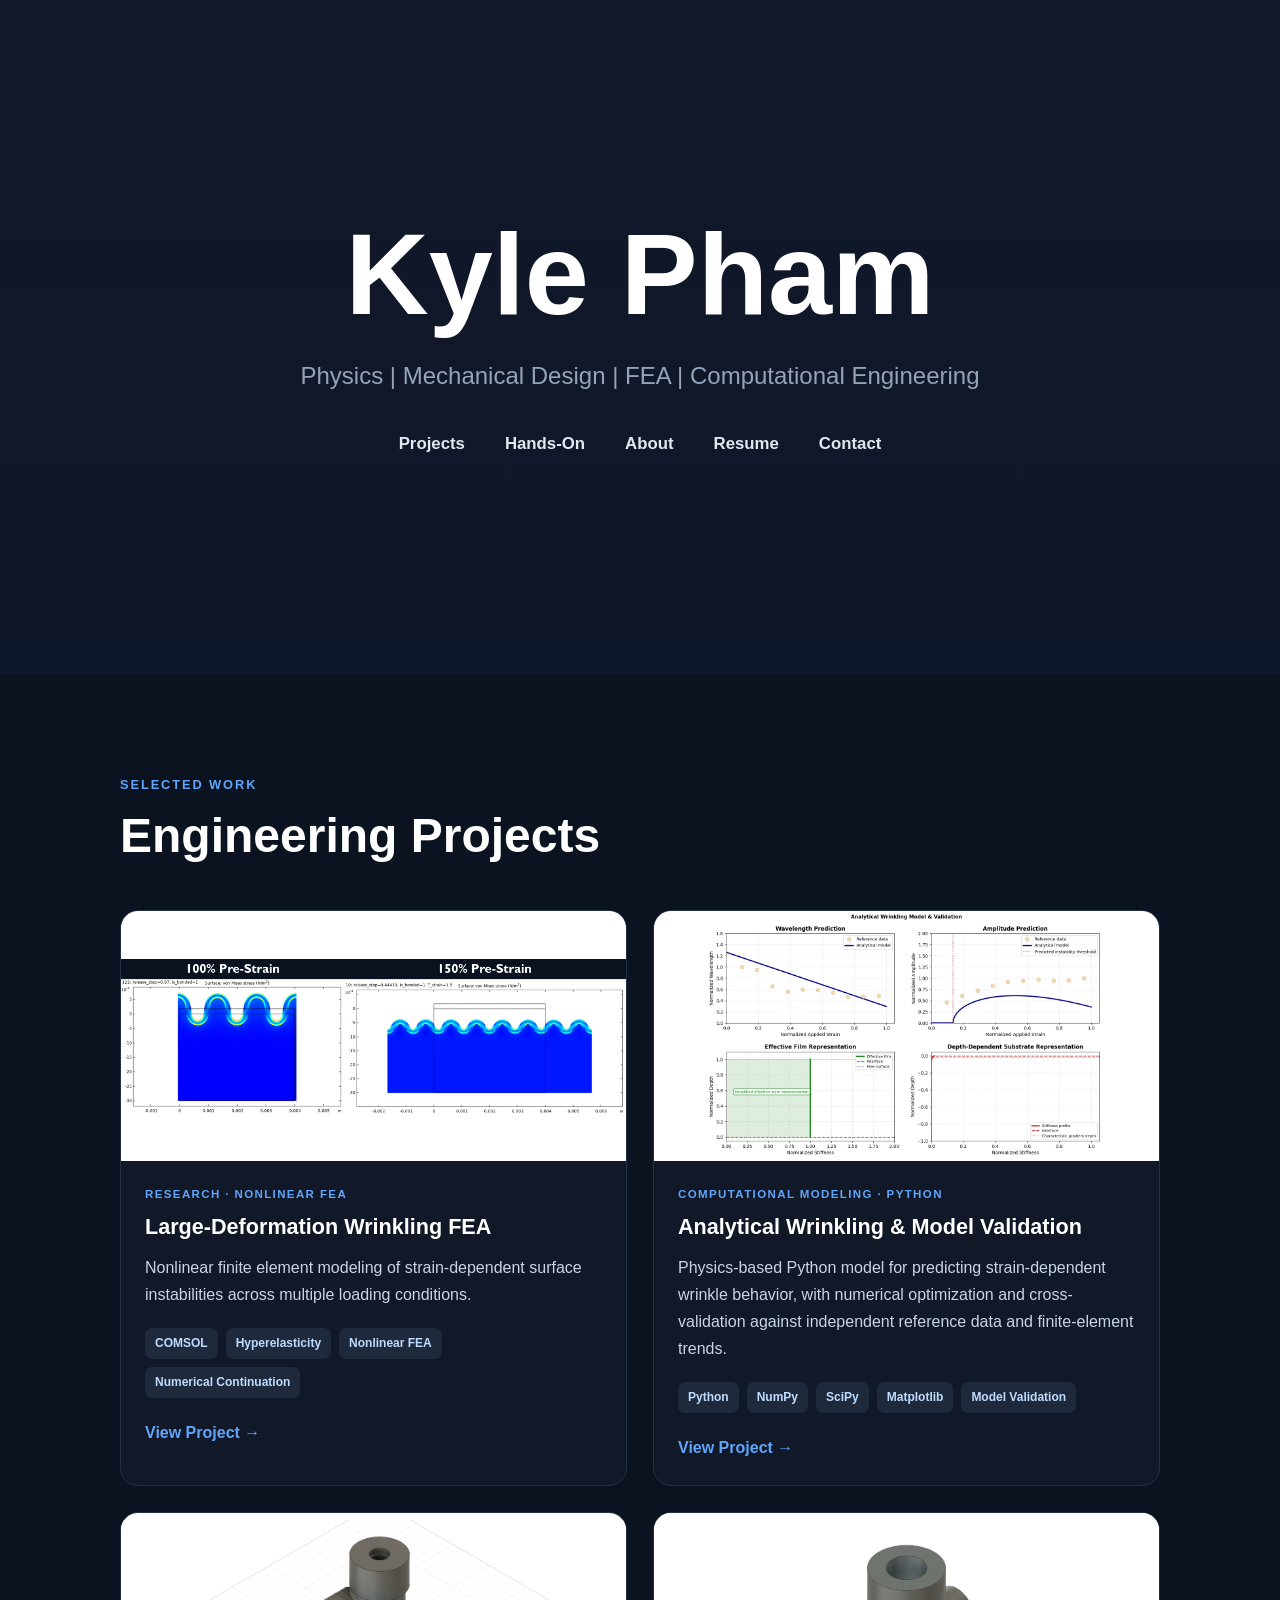
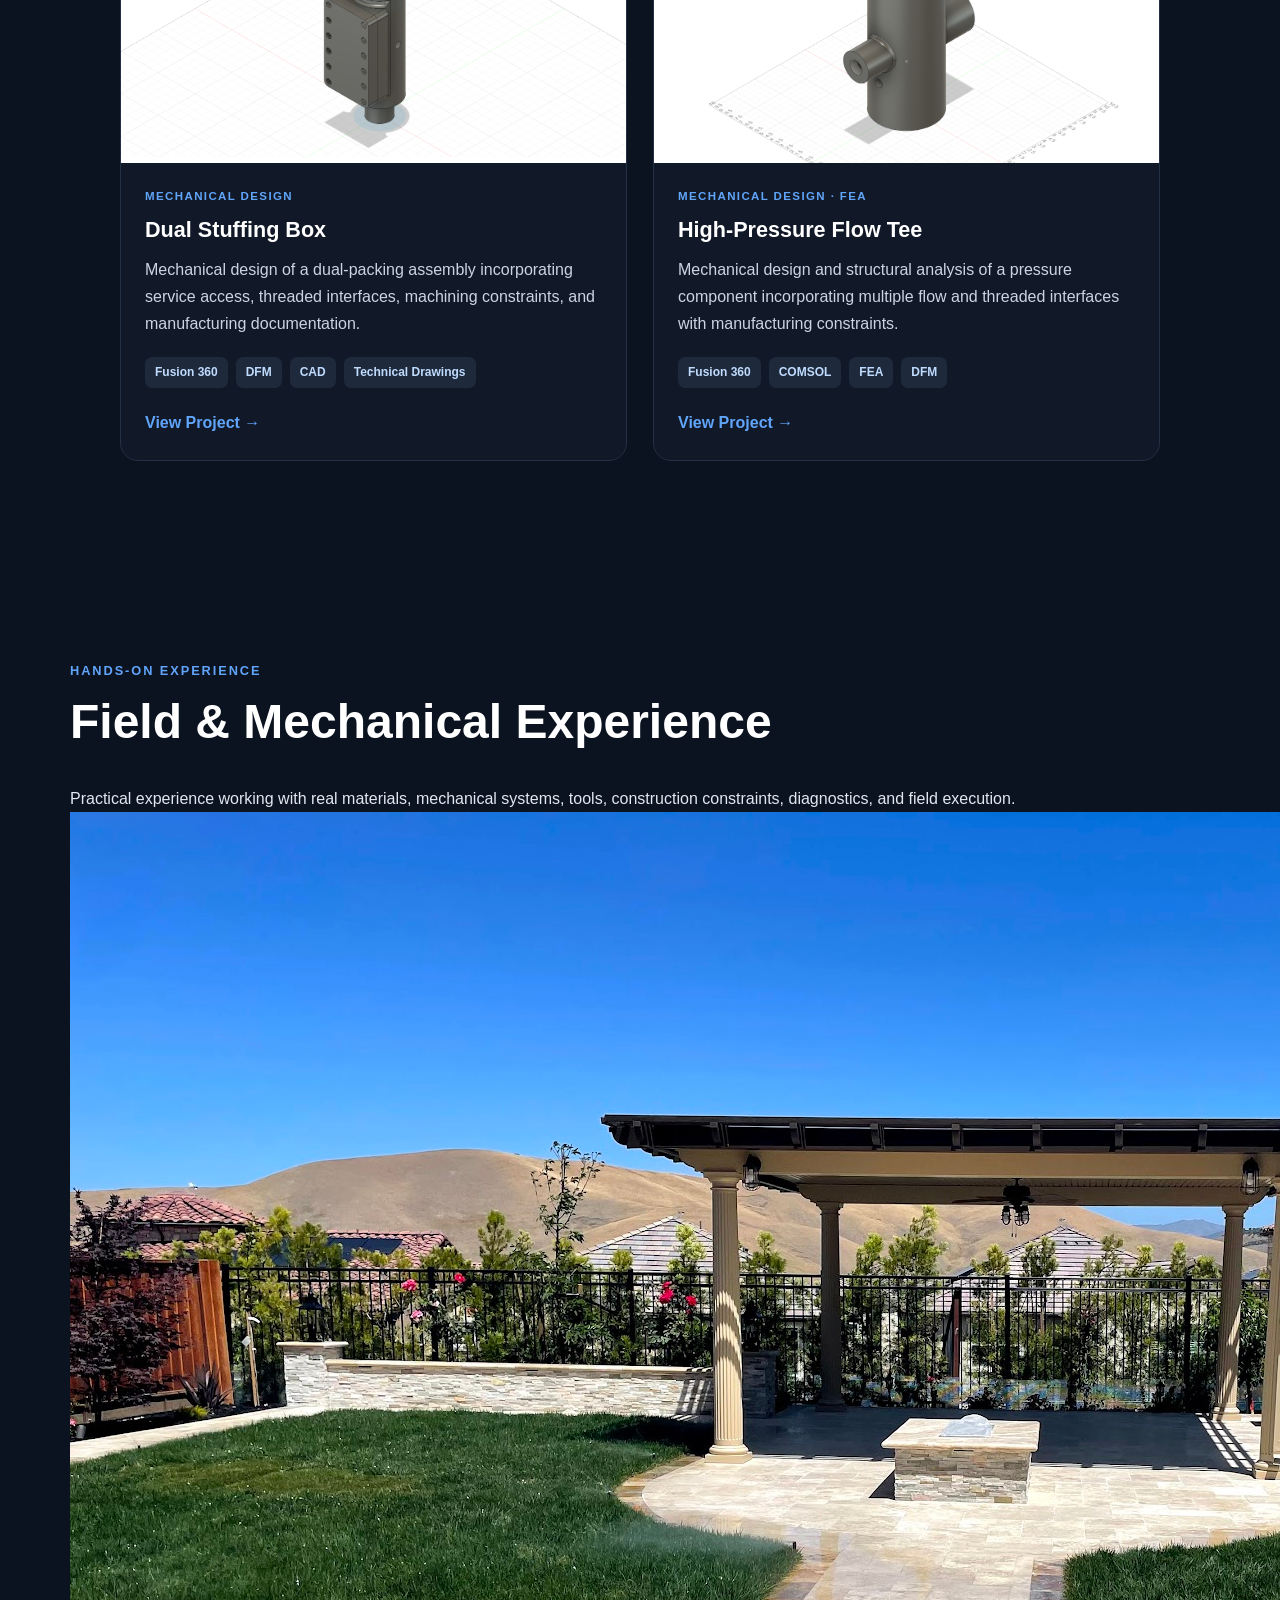
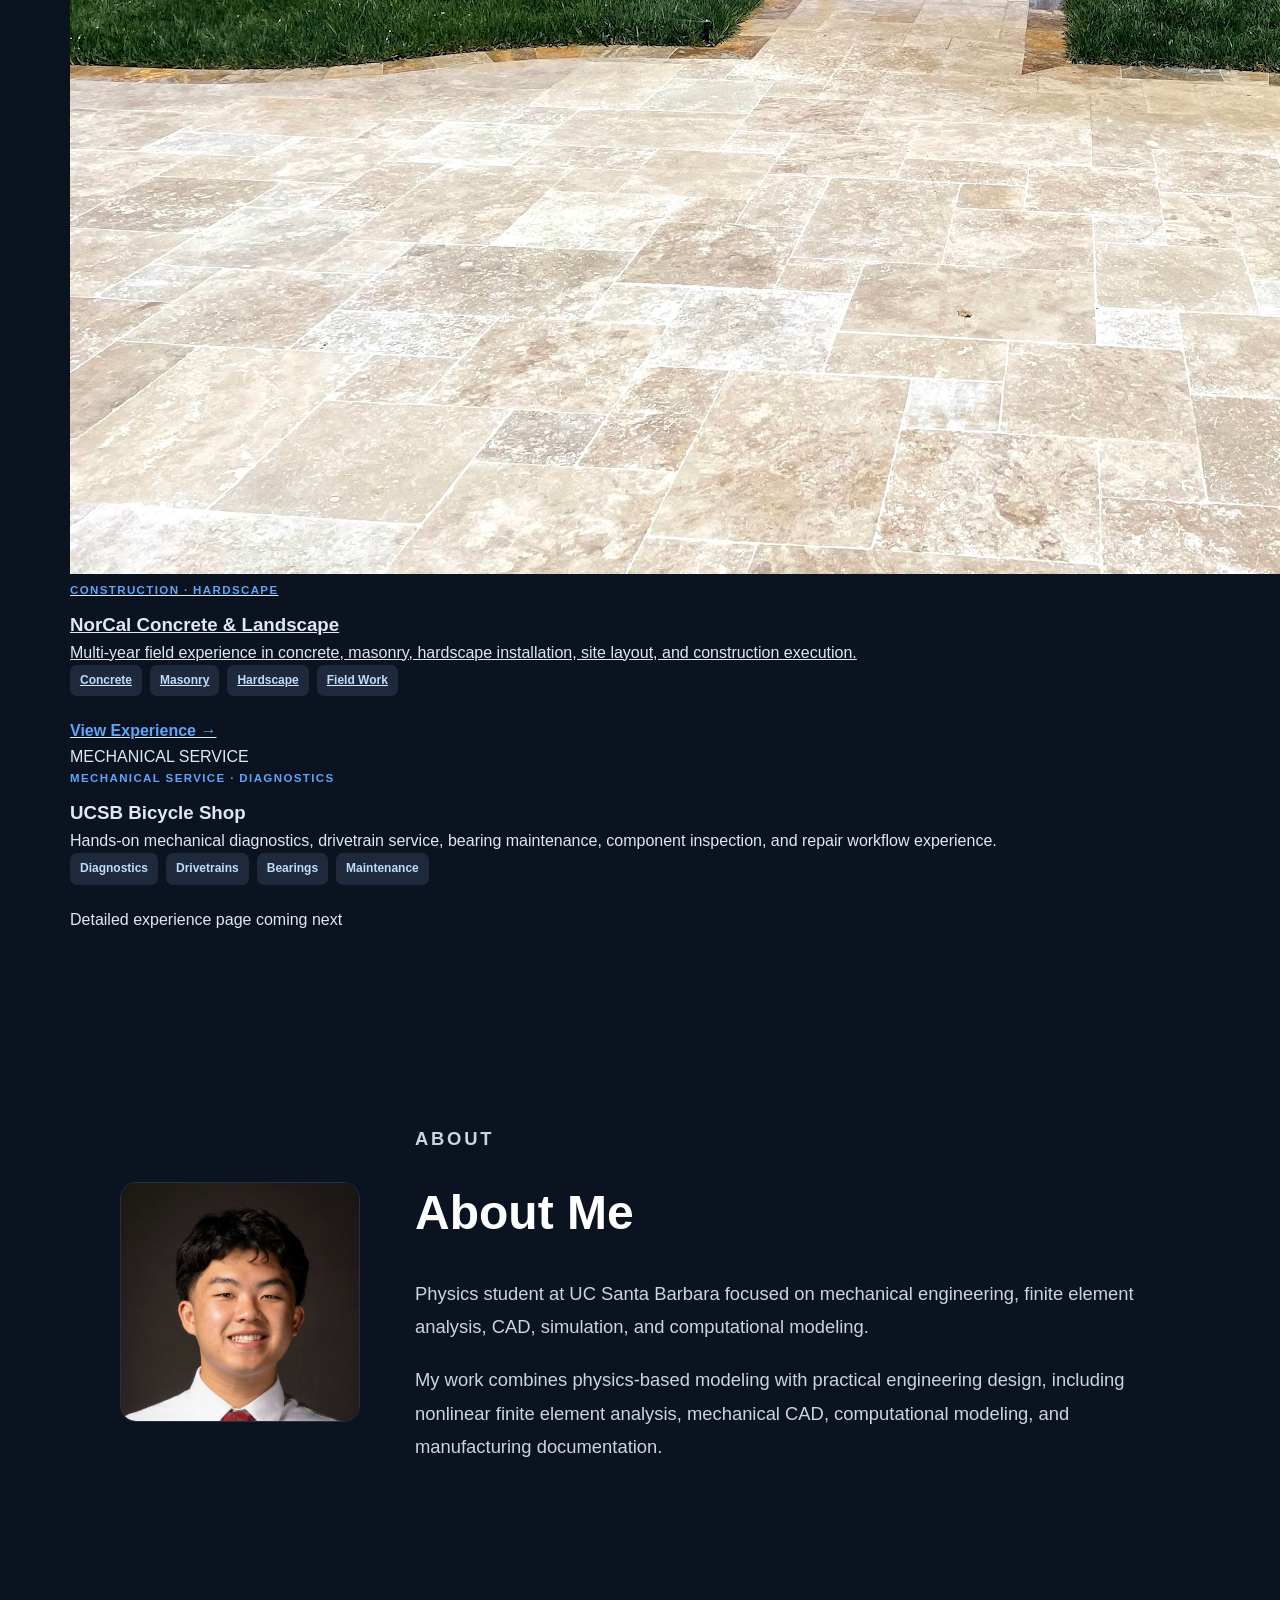
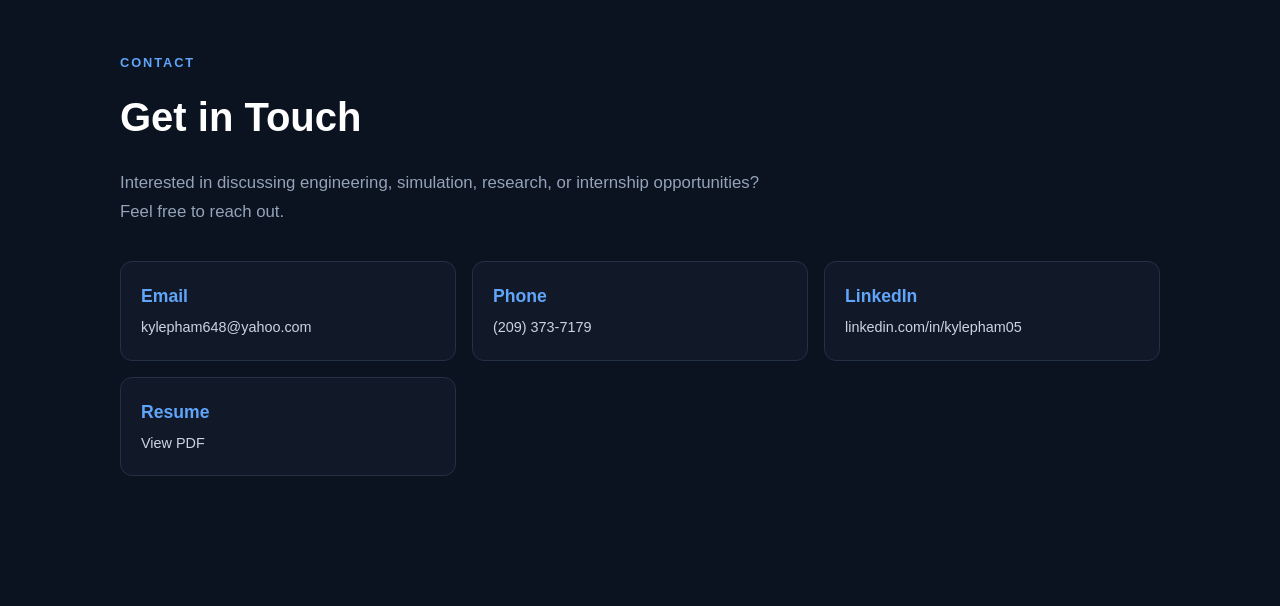
==== index.html @ ae725904 "Update stylesheet version in index.html" ====
<!DOCTYPE html>
<html lang="en">
<head>
  <meta charset="UTF-8">
  <meta name="viewport" content="width=device-width, initial-scale=1.0">
  <title>Kyle Pham | Engineering Portfolio</title>
  <link rel="stylesheet" href="./style.css?v=9">
</head>

<body>

  <header>
    <h1>Kyle Pham</h1>
    <p>Physics | Mechanical Design | FEA | Computational Engineering</p>

    <nav>
      <a href="#projects">Projects</a>
      <a href="#hands-on">Hands-On</a>
      <a href="#about">About</a>
    
      <a
        href="assets/docs/Kyle_Pham_Resume.pdf"
        target="_blank"
        rel="noopener noreferrer"
      >
        Resume
      </a>
    
      <a href="#contact">Contact</a>
    </nav>
  </header>

  <main>

  <!-- PROJECTS -->
  <section id="projects" class="section">

    <p class="section-label">SELECTED WORK</p>
    <h2>Engineering Projects</h2>

    <div class="project-grid">

      <!-- RESEARCH -->
      <a href="projects/research.html" class="project-card">

        <div class="project-image">
          <img
            src="assets/images/research-comsol.png"
            alt="Nonlinear finite element wrinkling simulations"
          >
        </div>

        <div class="project-content">

          <p class="project-type">RESEARCH · NONLINEAR FEA</p>

          <h3>Large-Deformation Wrinkling FEA</h3>

          <p>
            Nonlinear finite element modeling of strain-dependent surface
            instabilities across multiple loading conditions.
          </p>

          <div class="tags">
            <span>COMSOL</span>
            <span>Hyperelasticity</span>
            <span>Nonlinear FEA</span>
            <span>Numerical Continuation</span>
          </div>

          <p class="view-project">View Project →</p>

        </div>

      </a>


      <!-- ANALYTICAL WRINKLING MODEL -->
      <a href="projects/wrinkling-model.html" class="project-card">

        <div class="project-image">
          <img
            src="assets/images/wrinkling-model.png"
            alt="Python analytical wrinkling model and validation"
          >
        </div>

        <div class="project-content">

          <p class="project-type">
            COMPUTATIONAL MODELING · PYTHON
          </p>

          <h3>Analytical Wrinkling & Model Validation</h3>

          <p>
            Physics-based Python model for predicting strain-dependent wrinkle behavior,
            with numerical optimization and cross-validation against independent
            reference data and finite-element trends.
          </p>
          <div class="tags">
            <span>Python</span>
            <span>NumPy</span>
            <span>SciPy</span>
            <span>Matplotlib</span>
            <span>Model Validation</span>
          </div>

          <p class="view-project">View Project →</p>

        </div>

      </a>


      <!-- DUAL STUFFING BOX -->
      <a href="projects/dual-stuffing-box.html" class="project-card">

        <div class="project-image">
          <img
            src="assets/images/dual-stuffing-box.png"
            alt="Dual stuffing box mechanical CAD model"
          >
        </div>

        <div class="project-content">

          <p class="project-type">MECHANICAL DESIGN</p>

          <h3>Dual Stuffing Box</h3>

          <p>
            Mechanical design of a dual-packing assembly incorporating
            service access, threaded interfaces, machining constraints,
            and manufacturing documentation.
          </p>

          <div class="tags">
            <span>Fusion 360</span>
            <span>DFM</span>
            <span>CAD</span>
            <span>Technical Drawings</span>
          </div>

          <p class="view-project">View Project →</p>

        </div>

      </a>


      <!-- FLOW TEE -->
      <a href="projects/flow-tee.html" class="project-card">

        <div class="project-image">
          <img
            src="assets/images/flow-tee.png"
            alt="Flow tee mechanical CAD model"
          >
        </div>

        <div class="project-content">

          <p class="project-type">MECHANICAL DESIGN · FEA</p>

          <h3>High-Pressure Flow Tee</h3>

          <p>
            Mechanical design and structural analysis of a pressure
            component incorporating multiple flow and threaded interfaces
            with manufacturing constraints.
          </p>

          <div class="tags">
            <span>Fusion 360</span>
            <span>COMSOL</span>
            <span>FEA</span>
            <span>DFM</span>
          </div>

          <p class="view-project">View Project →</p>

        </div>

      </a>

    </div>

  </section>

    <!-- ========================================
       HANDS-ON EXPERIENCE
  ========================================= -->

  <section id="hands-on" class="section">

    <p class="section-label">
      HANDS-ON EXPERIENCE
    </p>

    <h2>
      Field & Mechanical Experience
    </h2>

    <p class="experience-intro">
      Practical experience working with real materials, mechanical systems,
      tools, construction constraints, diagnostics, and field execution.
    </p>


    <div class="experience-grid">


      <!-- NORCAL CONCRETE -->
      <a
        href="projects/norcal-concrete.html"
        class="experience-card"
      >

        <div class="experience-image">

          <img
            src="assets/images/norcal-patio.jpg"
            alt="Completed concrete and hardscape project"
          >

        </div>


        <div class="experience-content">

          <p class="project-type">
            CONSTRUCTION · HARDSCAPE
          </p>

          <h3>
            NorCal Concrete & Landscape
          </h3>

          <p>
            Multi-year field experience in concrete, masonry,
            hardscape installation, site layout, and construction execution.
          </p>

          <div class="tags">
            <span>Concrete</span>
            <span>Masonry</span>
            <span>Hardscape</span>
            <span>Field Work</span>
          </div>

          <p class="view-project">
            View Experience →
          </p>

        </div>

      </a>


      <!-- UCSB BICYCLE SHOP -->
      <div class="experience-card experience-card-static">

        <div class="experience-placeholder">

          <span>
            MECHANICAL SERVICE
          </span>

        </div>


        <div class="experience-content">

          <p class="project-type">
            MECHANICAL SERVICE · DIAGNOSTICS
          </p>

          <h3>
            UCSB Bicycle Shop
          </h3>

          <p>
            Hands-on mechanical diagnostics, drivetrain service,
            bearing maintenance, component inspection, and repair
            workflow experience.
          </p>

          <div class="tags">
            <span>Diagnostics</span>
            <span>Drivetrains</span>
            <span>Bearings</span>
            <span>Maintenance</span>
          </div>

          <p class="experience-coming">
            Detailed experience page coming next
          </p>

        </div>

      </div>


    </div>

  </section>

  <!-- ABOUT -->
  <section id="about">

    <div class="about-grid">

      <div class="about-photo">

        <img
          src="assets/images/profile.jpg"
          alt="Kyle Pham"
        >

      </div>

      <div class="about-content">

        <p class="section-label">ABOUT</p>

        <h2>About Me</h2>

        <p>
          Physics student at UC Santa Barbara focused on mechanical
          engineering, finite element analysis, CAD, simulation, and
          computational modeling.
        </p>

        <p>
          My work combines physics-based modeling with practical
          engineering design, including nonlinear finite element analysis,
          mechanical CAD, computational modeling, and manufacturing
          documentation.
        </p>

      </div>

    </div>

  </section>


  <!-- CONTACT -->
  <section id="contact">

    <p class="section-label">CONTACT</p>

    <h2>Get in Touch</h2>

    <p class="contact-intro">
      Interested in discussing engineering, simulation, research, or
      internship opportunities? Feel free to reach out.
    </p>

    <div class="contact-links">

      <a href="mailto:kylepham648@yahoo.com">
        Email
        <span>kylepham648@yahoo.com</span>
      </a>

      <a href="tel:+12093737179">
        Phone
        <span>(209) 373-7179</span>
      </a>

      <a
        href="https://www.linkedin.com/in/kylepham05"
        target="_blank"
        rel="noopener noreferrer"
      >
        LinkedIn
        <span>linkedin.com/in/kylepham05</span>
      </a>

      <a
        href="assets/docs/Kyle_Pham_Resume.pdf"
        target="_blank"
        rel="noopener noreferrer"
      >
        Resume
        <span>View PDF</span>
      </a>
    </div>

  </section>

</main>

</body>
</html>
---- style.css ----
/* =========================================
   GLOBAL
========================================= */

* {
  margin: 0;
  padding: 0;
  box-sizing: border-box;
}

html {
  scroll-behavior: smooth;
}

body {
  font-family: Arial, Helvetica, sans-serif;
  background: #0b1220;
  color: #e2e8f0;
  line-height: 1.6;
}

a {
  color: inherit;
}


/* =========================================
   HERO
========================================= */

header {
  min-height: 75vh;

  display: flex;
  flex-direction: column;

  justify-content: center;
  align-items: center;

  text-align: center;

  padding: 40px 20px;

  background: linear-gradient(
    180deg,
    #111827 0%,
    #0f172a 100%
  );
}

header h1 {
  font-size: clamp(4rem, 9vw, 7.5rem);
  line-height: 1;

  color: white;

  margin-bottom: 25px;
}

header p {
  font-size: clamp(1rem, 2vw, 1.5rem);

  color: #94a3b8;

  margin-bottom: 35px;
}


/* =========================================
   NAVIGATION
========================================= */

nav {
  display: flex;

  justify-content: center;

  gap: 40px;

  flex-wrap: wrap;
}

nav a {
  color: #e2e8f0;

  text-decoration: none;

  font-weight: 700;

  font-size: 1.05rem;

  transition: color 0.2s ease;
}

nav a:hover {
  color: #60a5fa;
}


/* =========================================
   MAIN / SECTIONS
========================================= */

main {
  width: 100%;
}

.section {
  max-width: 1200px;

  margin: 0 auto;

  padding: 100px 30px;
}

.section-label {
  color: #60a5fa;

  font-size: 0.8rem;

  font-weight: 700;

  letter-spacing: 0.15em;

  margin-bottom: 12px;
}

.section h2 {
  color: white;

  font-size: clamp(2rem, 4vw, 3rem);

  line-height: 1.2;

  margin-bottom: 35px;
}


/* =========================================
   ABOUT
========================================= */

#about {
  max-width: 1200px;

  margin: 0 auto;

  padding: 100px 30px;
}

#about h2 {
  color: white;

  font-size: clamp(2rem, 4vw, 3rem);

  margin-bottom: 25px;
}

#about p {
  max-width: 800px;

  color: #cbd5e1;

  font-size: 1.15rem;

  line-height: 1.8;
}


/* =========================================
   PROJECT GRID
========================================= */

.project-grid {
  display: grid;

  grid-template-columns: repeat(2, minmax(0, 1fr));

  gap: 32px;

  margin-top: 45px;
}


/* =========================================
   PROJECT CARD
========================================= */

.project-card {
  display: block;

  overflow: hidden;

  background: #111827;

  border: 1px solid #243044;

  border-radius: 18px;

  text-decoration: none;

  transition:
    transform 0.25s ease,
    border-color 0.25s ease,
    box-shadow 0.25s ease;
}

.project-card:hover {
  transform: translateY(-6px);

  border-color: #60a5fa;

  box-shadow: 0 20px 50px rgba(0, 0, 0, 0.35);
}


/* =========================================
   PROJECT IMAGE
========================================= */

.project-image {
  width: 100%;

  height: 330px;

  background: white;

  overflow: hidden;
}

.project-image img {
  width: 100%;

  height: 100%;

  object-fit: contain;

  display: block;

  transition: transform 0.35s ease;
}

.project-card:hover .project-image img {
  transform: scale(1.025);
}


/* =========================================
   PROJECT CONTENT
========================================= */

.project-content {
  padding: 28px;
}

.project-type {
  color: #60a5fa;

  font-size: 0.72rem;

  font-weight: 700;

  letter-spacing: 0.12em;

  margin-bottom: 10px;
}

.project-content h3 {
  color: white;

  font-size: 1.55rem;

  line-height: 1.3;

  margin-bottom: 12px;
}

.project-content > p:not(.project-type):not(.view-project) {
  color: #cbd5e1;

  line-height: 1.7;

  margin-bottom: 20px;
}


/* =========================================
   PROJECT TAGS
========================================= */

.tags {
  display: flex;

  flex-wrap: wrap;

  gap: 8px;

  margin-bottom: 22px;
}

.tags span {
  display: inline-block;

  padding: 6px 10px;

  background: #1e293b;

  border-radius: 7px;

  color: #bfdbfe;

  font-size: 0.75rem;

  font-weight: 600;
}


/* =========================================
   VIEW PROJECT
========================================= */

.view-project {
  color: #60a5fa;

  font-weight: 700;

  margin-bottom: 0;
}


/* =========================================
   CONTACT
========================================= */

#contact {
  max-width: 1200px;

  margin: 0 auto;

  padding: 80px 30px 130px;
}

#contact h2 {
  color: white;

  font-size: 2.5rem;

  margin-bottom: 20px;
}

#contact a {
  color: #60a5fa;

  text-decoration: none;

  font-size: 1.1rem;

  font-weight: 700;
}

#contact a:hover {
  text-decoration: underline;
}


/* =========================================
   MOBILE
========================================= */

@media (max-width: 800px) {

  .project-grid {
    grid-template-columns: 1fr;
  }

  .project-image {
    height: 280px;
  }

  .section {
    padding: 80px 22px;
  }

  #about {
    padding: 80px 22px;
  }

  #contact {
    padding: 70px 22px 100px;
  }

}


@media (max-width: 500px) {

  header {
    min-height: 70vh;
  }

  nav {
    gap: 22px;
  }

  .project-content {
    padding: 22px;
  }
}

/* =========================================
   PROJECT PAGE NAVIGATION
========================================= */

.project-nav {
  max-width: 1200px;

  margin: 0 auto;

  padding: 28px 30px;

  display: flex;

  justify-content: space-between;
  align-items: center;

  border-bottom: 1px solid #1e293b;
}

.project-nav a {
  text-decoration: none;

  color: #cbd5e1;

  font-weight: 600;

  transition: color 0.2s ease;
}

.project-nav a:hover {
  color: #60a5fa;
}

.back-link {
  font-size: 1.05rem;
}

.project-nav-links {
  display: flex;
  gap: 30px;
}


/* =========================================
   PROJECT HERO
========================================= */

.project-hero {
  max-width: 1200px;

  margin: 0 auto;

  padding: 110px 30px 70px;
}

.project-hero h1 {
  color: white;

  font-size: clamp(3.5rem, 8vw, 6.5rem);

  line-height: 1;

  letter-spacing: -0.04em;

  margin-bottom: 30px;
}

.project-lead {
  max-width: 800px;

  color: #94a3b8;

  font-size: clamp(1.1rem, 2vw, 1.4rem);

  line-height: 1.7;
}

.project-hero-tags {
  margin-top: 30px;
}


/* =========================================
   WIDE PROJECT IMAGE
========================================= */

.project-wide-image {
  max-width: 1400px;

  margin: 0 auto;

  padding: 0 30px 90px;
}

.project-wide-image img {
  width: 100%;

  display: block;

  border-radius: 16px;

  border: 1px solid #243044;
}


/* =========================================
   PROJECT PAGE SECTION
========================================= */

.project-page-section {
  max-width: 1200px;

  margin: 0 auto;

  padding: 100px 30px;
}

.project-page-section h2 {
  color: white;

  font-size: clamp(2rem, 4vw, 3.2rem);

  line-height: 1.2;
}

.project-section-dark {
  max-width: none;

  padding-left: max(30px, calc((100vw - 1140px) / 2));
  padding-right: max(30px, calc((100vw - 1140px) / 2));

  background: #0f172a;

  border-top: 1px solid #1e293b;
  border-bottom: 1px solid #1e293b;
}


/* =========================================
   TWO COLUMN CONTENT
========================================= */

.project-two-column {
  display: grid;

  grid-template-columns: 0.85fr 1.15fr;

  gap: 90px;

  align-items: start;
}

.project-body-text p {
  color: #cbd5e1;

  font-size: 1.08rem;

  line-height: 1.85;

  margin-bottom: 22px;
}


/* =========================================
   RESPONSIBILITY GRID
========================================= */

.responsibility-grid {
  display: grid;

  grid-template-columns: repeat(2, 1fr);

  gap: 22px;

  margin-top: 50px;
}

.responsibility-card {
  padding: 30px;

  background: #111827;

  border: 1px solid #243044;

  border-radius: 14px;
}

.card-number {
  display: block;

  color: #60a5fa;

  font-size: 0.75rem;

  font-weight: 700;

  margin-bottom: 20px;
}

.responsibility-card h3 {
  color: white;

  font-size: 1.3rem;

  margin-bottom: 10px;
}

.responsibility-card p {
  color: #94a3b8;

  line-height: 1.7;
}


/* =========================================
   WORKFLOW
========================================= */

.workflow {
  display: flex;

  align-items: stretch;

  margin-top: 55px;
}

.workflow-step {
  flex: 1;

  padding: 24px;

  background: #111827;

  border: 1px solid #243044;

  border-radius: 12px;
}

.workflow-step span {
  color: #60a5fa;

  font-size: 0.72rem;

  font-weight: 700;
}

.workflow-step h3 {
  color: white;

  margin: 14px 0 8px;
}

.workflow-step p {
  color: #94a3b8;

  font-size: 0.9rem;

  line-height: 1.6;
}

.workflow-arrow {
  display: flex;

  align-items: center;

  padding: 0 10px;

  color: #475569;

  font-size: 1.5rem;
}


/* =========================================
   RESEARCH RESULT
========================================= */

.project-section-intro {
  max-width: 760px;

  color: #94a3b8;

  font-size: 1.1rem;

  line-height: 1.8;
}

.research-result {
  margin-top: 45px;
}

.research-result img {
  width: 100%;

  border-radius: 14px;

  border: 1px solid #243044;

  display: block;
}


/* =========================================
   TAKEAWAYS
========================================= */

.takeaway-grid {
  display: grid;

  grid-template-columns: repeat(2, 1fr);

  gap: 40px 70px;

  margin-top: 50px;
}

.takeaway-grid h3 {
  color: white;

  font-size: 1.2rem;

  margin-bottom: 10px;
}

.takeaway-grid p {
  color: #94a3b8;

  line-height: 1.7;
}


/* =========================================
   NEXT PROJECT
========================================= */

.next-project {
  max-width: 1200px;

  margin: 0 auto;

  padding: 100px 30px 120px;

  border-top: 1px solid #1e293b;
}

.next-project a {
  color: white;

  text-decoration: none;

  font-size: clamp(2rem, 5vw, 4rem);

  font-weight: 700;

  transition: color 0.2s ease;
}

.next-project a:hover {
  color: #60a5fa;
}


/* =========================================
   PROJECT PAGE MOBILE
========================================= */

@media (max-width: 850px) {

  .project-two-column {
    grid-template-columns: 1fr;

    gap: 35px;
  }

  .responsibility-grid {
    grid-template-columns: 1fr;
  }

  .workflow {
    flex-direction: column;
  }

  .workflow-arrow {
    justify-content: center;

    padding: 10px;

    transform: rotate(90deg);
  }

  .takeaway-grid {
    grid-template-columns: 1fr;
  }

}


@media (max-width: 600px) {

  .project-nav-links {
    display: none;
  }

  .project-hero {
    padding-top: 75px;
  }

  .project-page-section {
    padding: 75px 22px;
  }

  .project-section-dark {
    padding-left: 22px;
    padding-right: 22px;
  }

  .project-wide-image {
    padding-left: 15px;
    padding-right: 15px;
  }
}

/* =========================================
   ABOUT SECTION
========================================= */

.about-grid {
  display: grid;

  grid-template-columns: 320px 1fr;

  gap: 70px;

  align-items: center;
}

.about-photo img {
  width: 100%;
  aspect-ratio: 1 / 1;

  object-fit: cover;

  border-radius: 18px;

  border: 1px solid #243044;
}

.about-content p {
  max-width: 750px;

  color: #cbd5e1;

  font-size: 1.1rem;

  line-height: 1.8;

  margin-bottom: 20px;
}


/* =========================================
   CONTACT SECTION
========================================= */

.contact-intro {
  max-width: 650px;

  color: #94a3b8;

  font-size: 1.05rem;

  line-height: 1.7;

  margin-bottom: 35px;
}

.contact-links {
  display: grid;

  grid-template-columns: repeat(4, 1fr);

  gap: 18px;
}

.contact-links a {
  display: flex;

  flex-direction: column;

  padding: 24px;

  background: #111827;

  border: 1px solid #243044;

  border-radius: 12px;

  text-decoration: none;

  color: #60a5fa;

  font-weight: 700;

  transition:
    transform 0.2s ease,
    border-color 0.2s ease;
}

.contact-links a:hover {
  transform: translateY(-3px);

  border-color: #60a5fa;

  text-decoration: none;
}

.contact-links span {
  margin-top: 6px;

  color: #cbd5e1;

  font-size: 0.9rem;

  font-weight: 400;
}


@media (max-width: 800px) {

  .about-grid {
    grid-template-columns: 1fr;

    gap: 35px;
  }

  .about-photo {
    max-width: 320px;
  }

  .contact-links {
    grid-template-columns: 1fr;
  }
}

/* =========================================
   FINAL SIZE / LAYOUT OVERRIDES
========================================= */

/* Keep main homepage content from feeling too wide */
#projects,
#about,
#contact {
  max-width: 1100px;
  margin-left: auto;
  margin-right: auto;
}


/* -----------------------------------------
   PROJECTS
----------------------------------------- */

.project-grid {
  grid-template-columns: repeat(2, minmax(0, 1fr));
  gap: 26px;
}

.project-image {
  height: 250px;
}

.project-image img {
  width: 100%;
  height: 100%;
  object-fit: contain;
}

.project-content {
  padding: 24px;
}

.project-content h3 {
  font-size: 1.35rem;
}


/* -----------------------------------------
   ABOUT
----------------------------------------- */

#about {
  padding-top: 90px;
  padding-bottom: 90px;
}

.about-grid {
  display: grid;
  grid-template-columns: 240px 1fr;
  gap: 55px;
  align-items: center;
}

.about-photo {
  width: 240px;
}

.about-photo img {
  display: block;

  width: 240px;
  height: 240px;

  object-fit: cover;

  border-radius: 16px;

  border: 1px solid #243044;
}


/* -----------------------------------------
   CONTACT
----------------------------------------- */

.contact-links {
  grid-template-columns: repeat(3, minmax(0, 1fr));
  gap: 16px;
}

.contact-links a {
  padding: 20px;
}


/* -----------------------------------------
   TABLET
----------------------------------------- */

@media (max-width: 850px) {

  .project-grid {
    grid-template-columns: 1fr;
  }

  .project-image {
    height: 280px;
  }

  .about-grid {
    grid-template-columns: 200px 1fr;
    gap: 35px;
  }

  .about-photo,
  .about-photo img {
    width: 200px;
    height: 200px;
  }

  .contact-links {
    grid-template-columns: 1fr;
  }

}


/* -----------------------------------------
   MOBILE
----------------------------------------- */

@media (max-width: 600px) {

  .about-grid {
    grid-template-columns: 1fr;
  }

  .about-photo {
    width: 180px;
  }

  .about-photo img {
    width: 180px;
    height: 180px;
  }

  .project-image {
    height: 220px;
  }

/* =========================================
   HANDS-ON EXPERIENCE
========================================= */

.experience-intro {
  max-width: 720px;

  color: #94a3b8;

  font-size: 1.05rem;
  line-height: 1.75;

  margin-bottom: 40px;
}


.experience-grid {
  display: grid;

  grid-template-columns: repeat(2, minmax(0, 1fr));

  gap: 26px;
}


.experience-card {
  display: block;

  overflow: hidden;

  background: #111827;

  border: 1px solid #243044;
  border-radius: 18px;

  text-decoration: none;

  transition:
    transform 0.25s ease,
    border-color 0.25s ease,
    box-shadow 0.25s ease;
}


a.experience-card:hover {
  transform: translateY(-6px);

  border-color: #60a5fa;

  box-shadow: 0 20px 50px rgba(0, 0, 0, 0.35);
}


.experience-image {
  width: 100%;
  height: 250px;

  overflow: hidden;

  background: #0f172a;
}


.experience-image img {
  display: block;

  width: 100%;
  height: 100%;

  object-fit: cover;

  transition: transform 0.35s ease;
}


a.experience-card:hover .experience-image img {
  transform: scale(1.025);
}


.experience-placeholder {
  height: 250px;

  display: flex;
  align-items: center;
  justify-content: center;

  background:
    linear-gradient(
      135deg,
      #111827,
      #1e293b
    );

  color: #60a5fa;

  font-size: 0.8rem;
  font-weight: 700;

  letter-spacing: 0.15em;
}


.experience-content {
  padding: 24px;
}


.experience-content h3 {
  color: white;

  font-size: 1.35rem;
  line-height: 1.3;

  margin-bottom: 12px;
}


.experience-content > p:not(.project-type):not(.view-project):not(.experience-coming) {
  color: #cbd5e1;

  line-height: 1.7;

  margin-bottom: 20px;
}


.experience-coming {
  color: #64748b;

  font-size: 0.9rem;
  font-weight: 600;

  margin-top: 4px;
}


/* =========================================
   HANDS-ON RESPONSIVE
========================================= */

@media (max-width: 850px) {

  .experience-grid {
    grid-template-columns: 1fr;
  }

  .experience-image,
  .experience-placeholder {
    height: 280px;
  }

}


@media (max-width: 600px) {

  .experience-image,
  .experience-placeholder {
    height: 220px;
  }

}
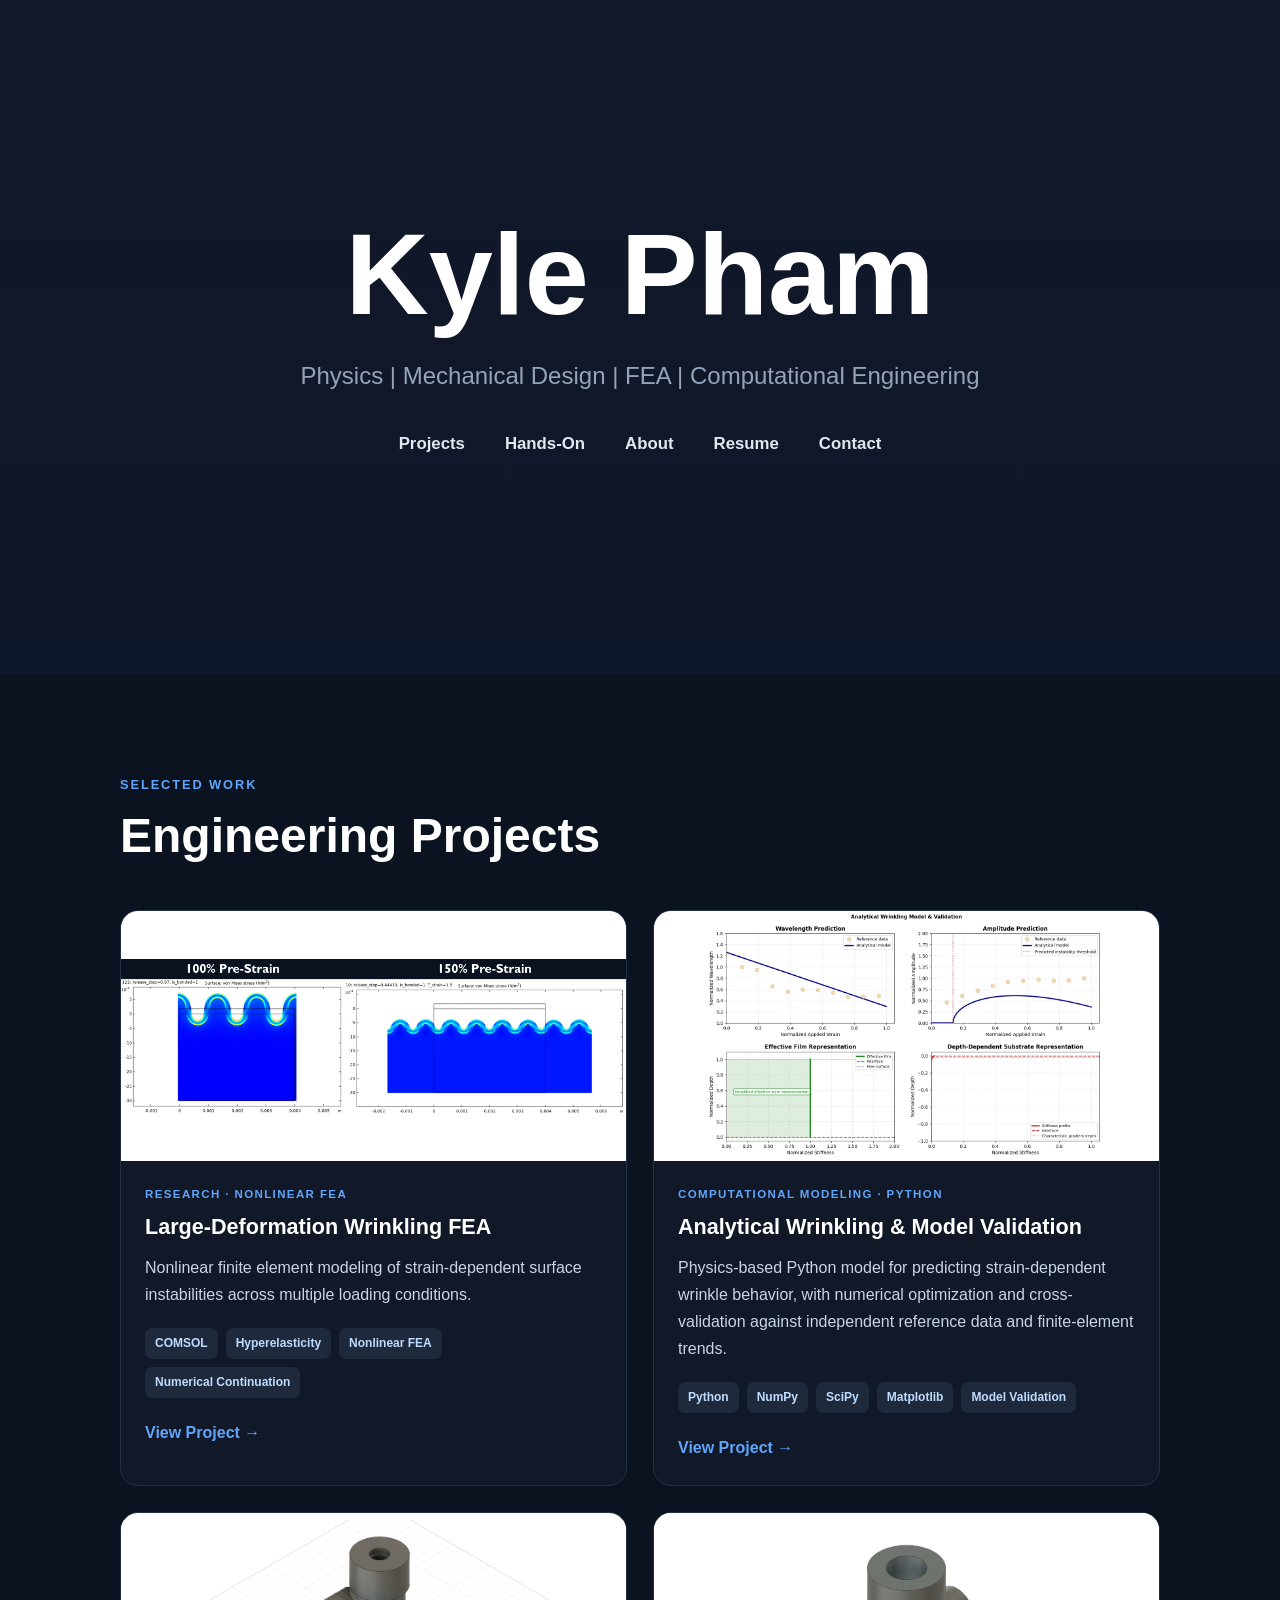
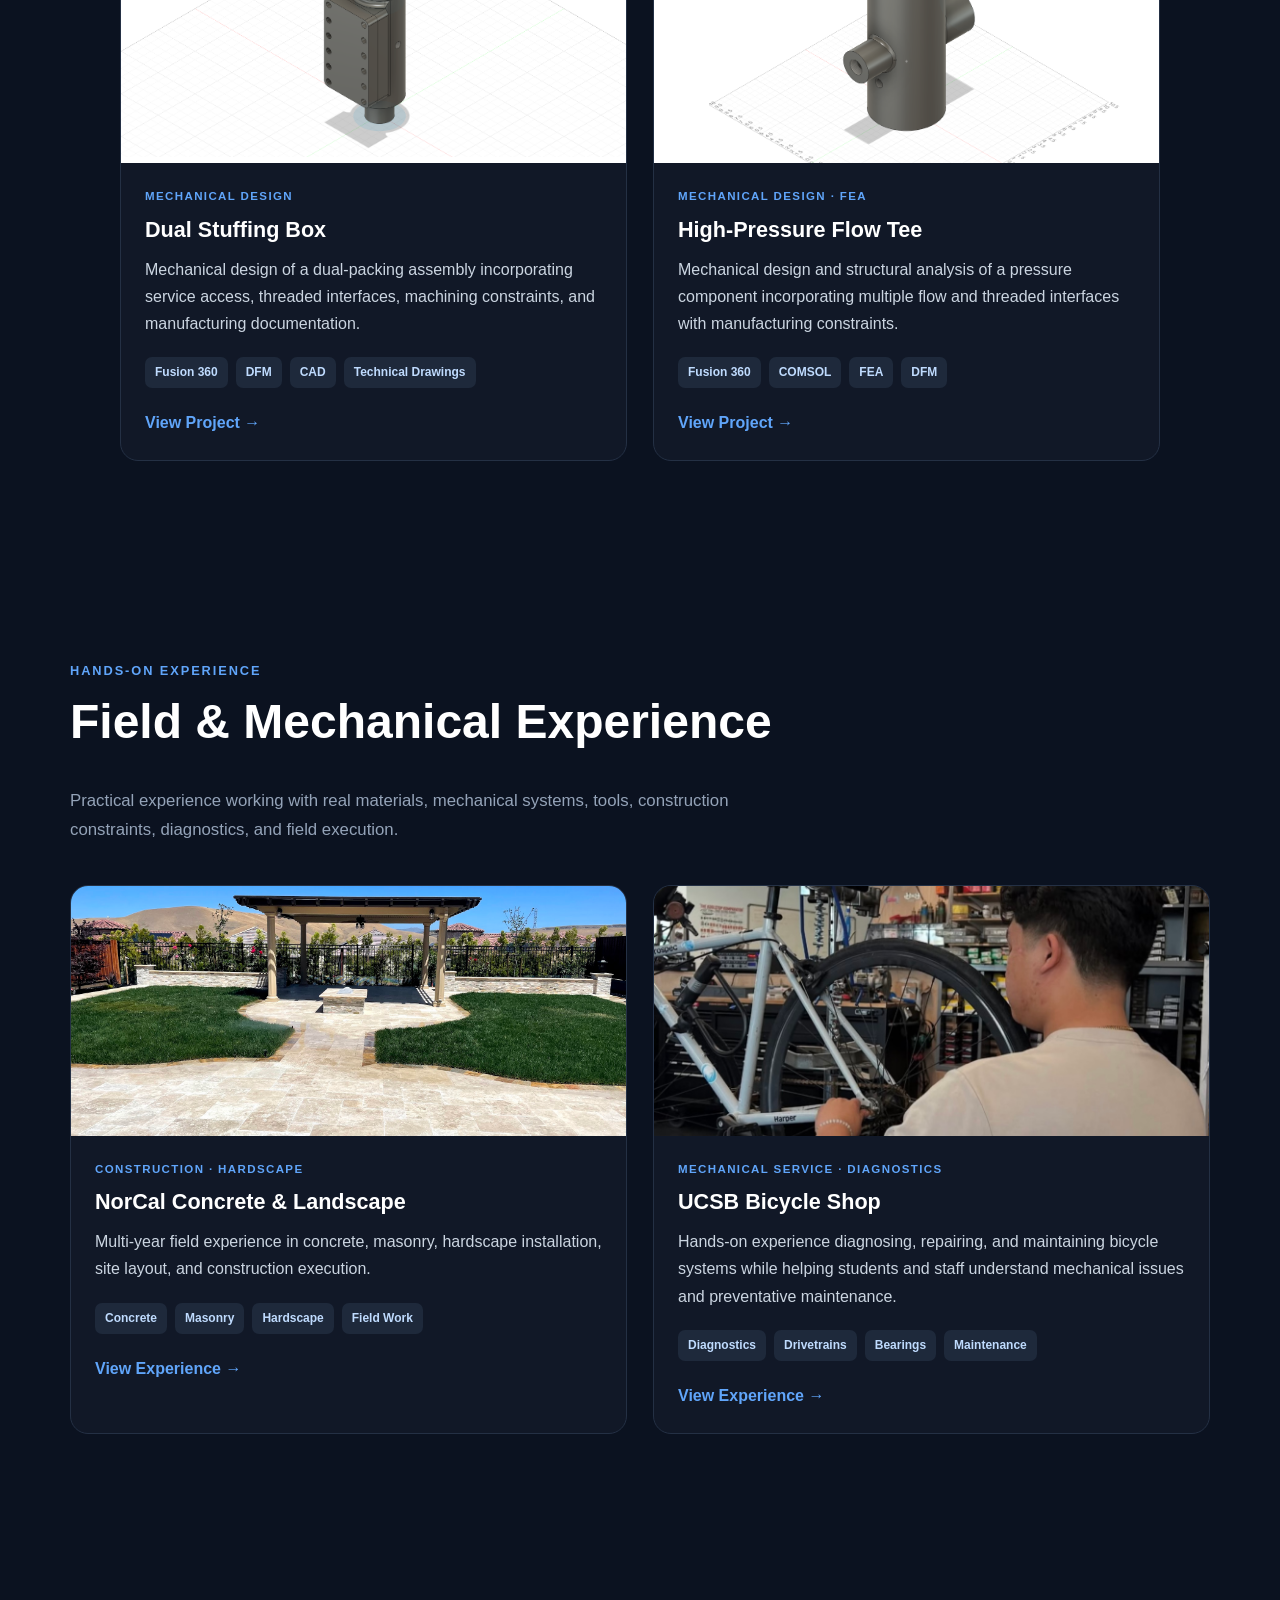
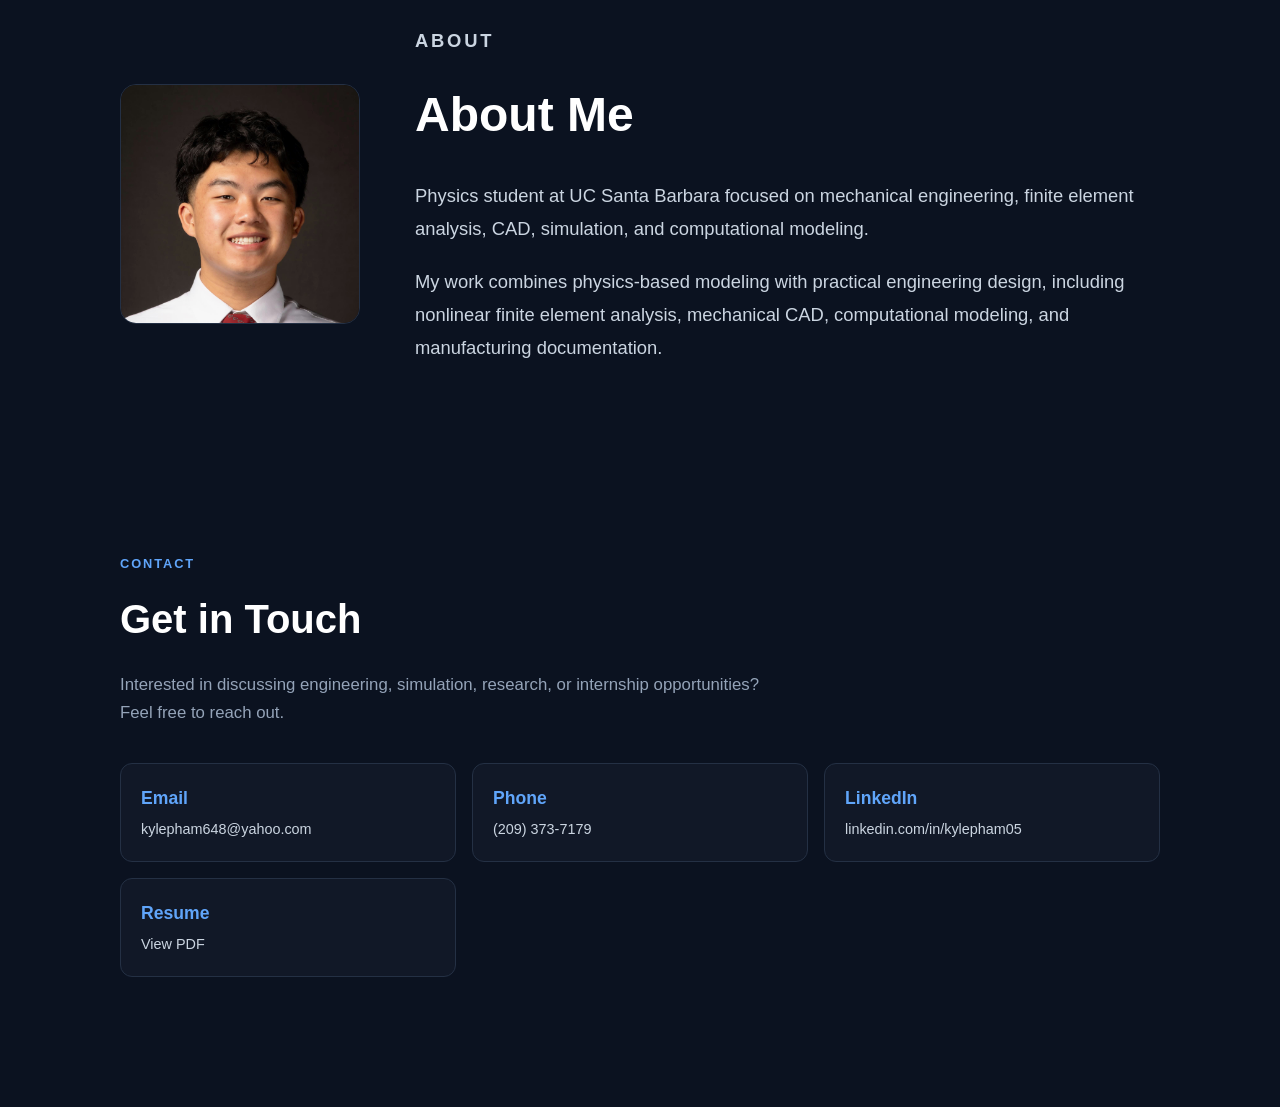
==== commit c0066298: "Refactor UCSB Bicycle Shop experience card Updated the UCSB Bicycle Shop section with improved conte" ====
--- a/index.html
+++ b/index.html
@@ -259,45 +259,52 @@
 
 
       <!-- UCSB BICYCLE SHOP -->
-      <div class="experience-card experience-card-static">
-
-        <div class="experience-placeholder">
-
-          <span>
-            MECHANICAL SERVICE
-          </span>
-
-        </div>
-
-
-        <div class="experience-content">
-
-          <p class="project-type">
-            MECHANICAL SERVICE · DIAGNOSTICS
-          </p>
-
-          <h3>
-            UCSB Bicycle Shop
-          </h3>
-
-          <p>
-            Hands-on mechanical diagnostics, drivetrain service,
-            bearing maintenance, component inspection, and repair
-            workflow experience.
-          </p>
-
-          <div class="tags">
-            <span>Diagnostics</span>
-            <span>Drivetrains</span>
-            <span>Bearings</span>
-            <span>Maintenance</span>
-          </div>
-
-          <p class="experience-coming">
-            Detailed experience page coming next
-          </p>
-
-        </div>
+      <!-- UCSB BICYCLE SHOP -->
+<a
+  href="projects/bike-shop.html"
+  class="experience-card"
+>
+
+  <div class="experience-image">
+
+    <img
+      src="assets/images/bike-shop-main.jpg"
+      alt="Hands-on bicycle repair at the UCSB Bike Shop"
+    >
+
+  </div>
+
+
+  <div class="experience-content">
+
+    <p class="project-type">
+      MECHANICAL SERVICE · DIAGNOSTICS
+    </p>
+
+    <h3>
+      UCSB Bicycle Shop
+    </h3>
+
+    <p>
+      Hands-on experience diagnosing, repairing, and maintaining
+      bicycle systems while helping students and staff understand
+      mechanical issues and preventative maintenance.
+    </p>
+
+    <div class="tags">
+      <span>Diagnostics</span>
+      <span>Drivetrains</span>
+      <span>Bearings</span>
+      <span>Maintenance</span>
+    </div>
+
+    <p class="view-project">
+      View Experience →
+    </p>
+
+  </div>
+
+</a>
 
       </div>
 
--- a/style.css
+++ b/style.css
@@ -1096,6 +1096,8 @@
     height: 220px;
   }
 
+}
+
 /* =========================================
    HANDS-ON EXPERIENCE
 ========================================= */
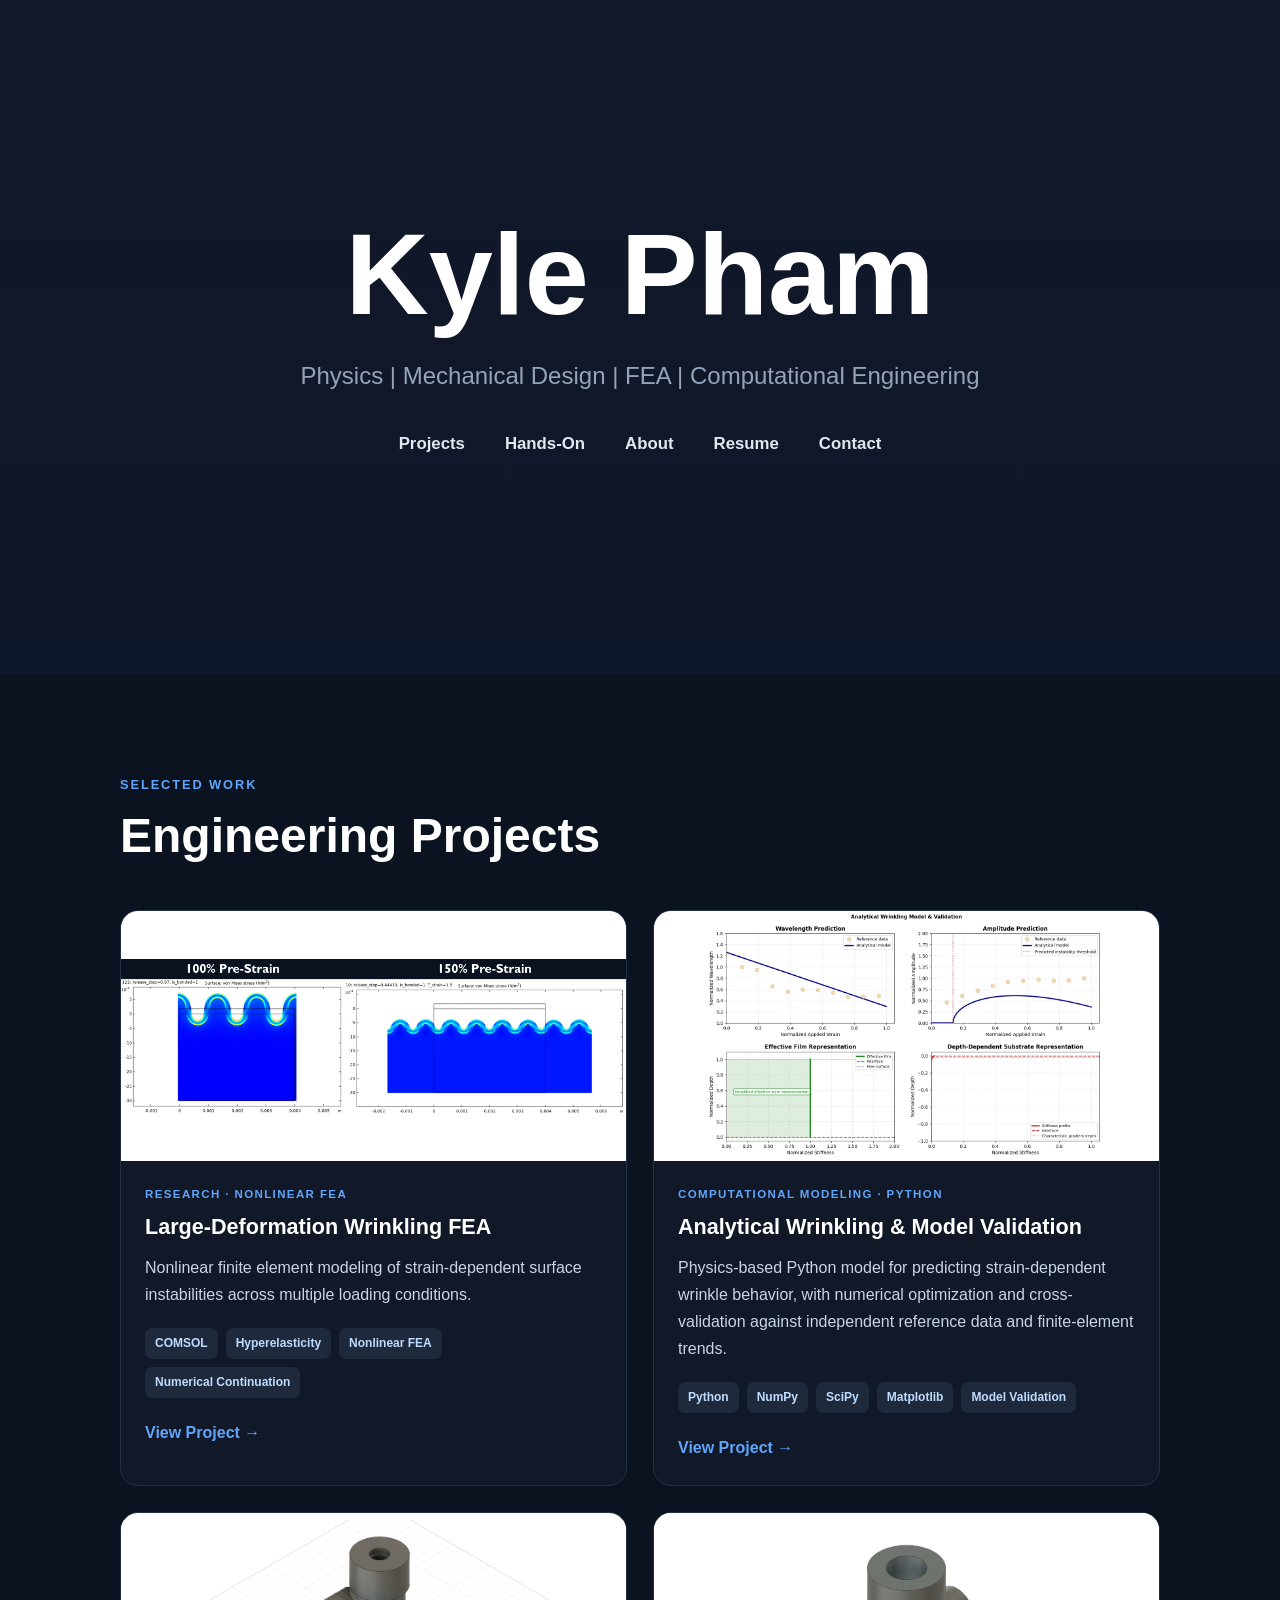
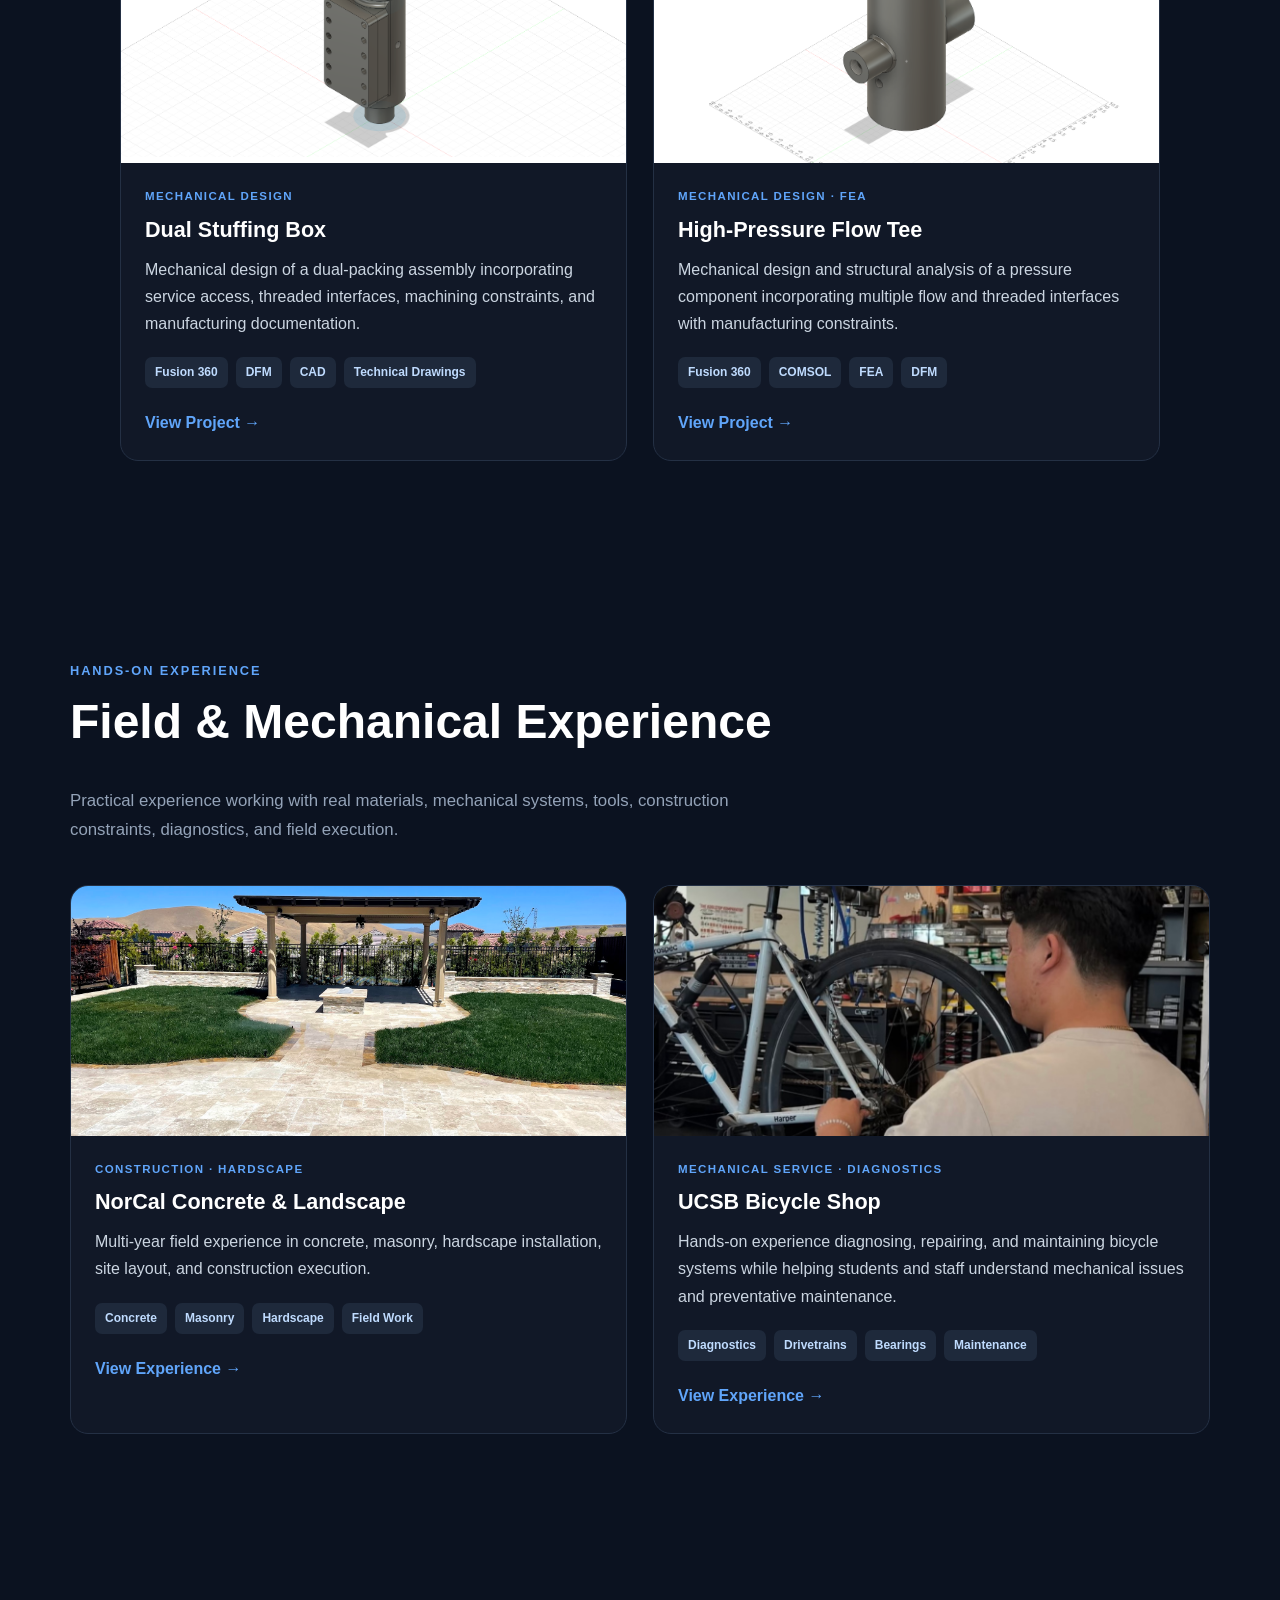
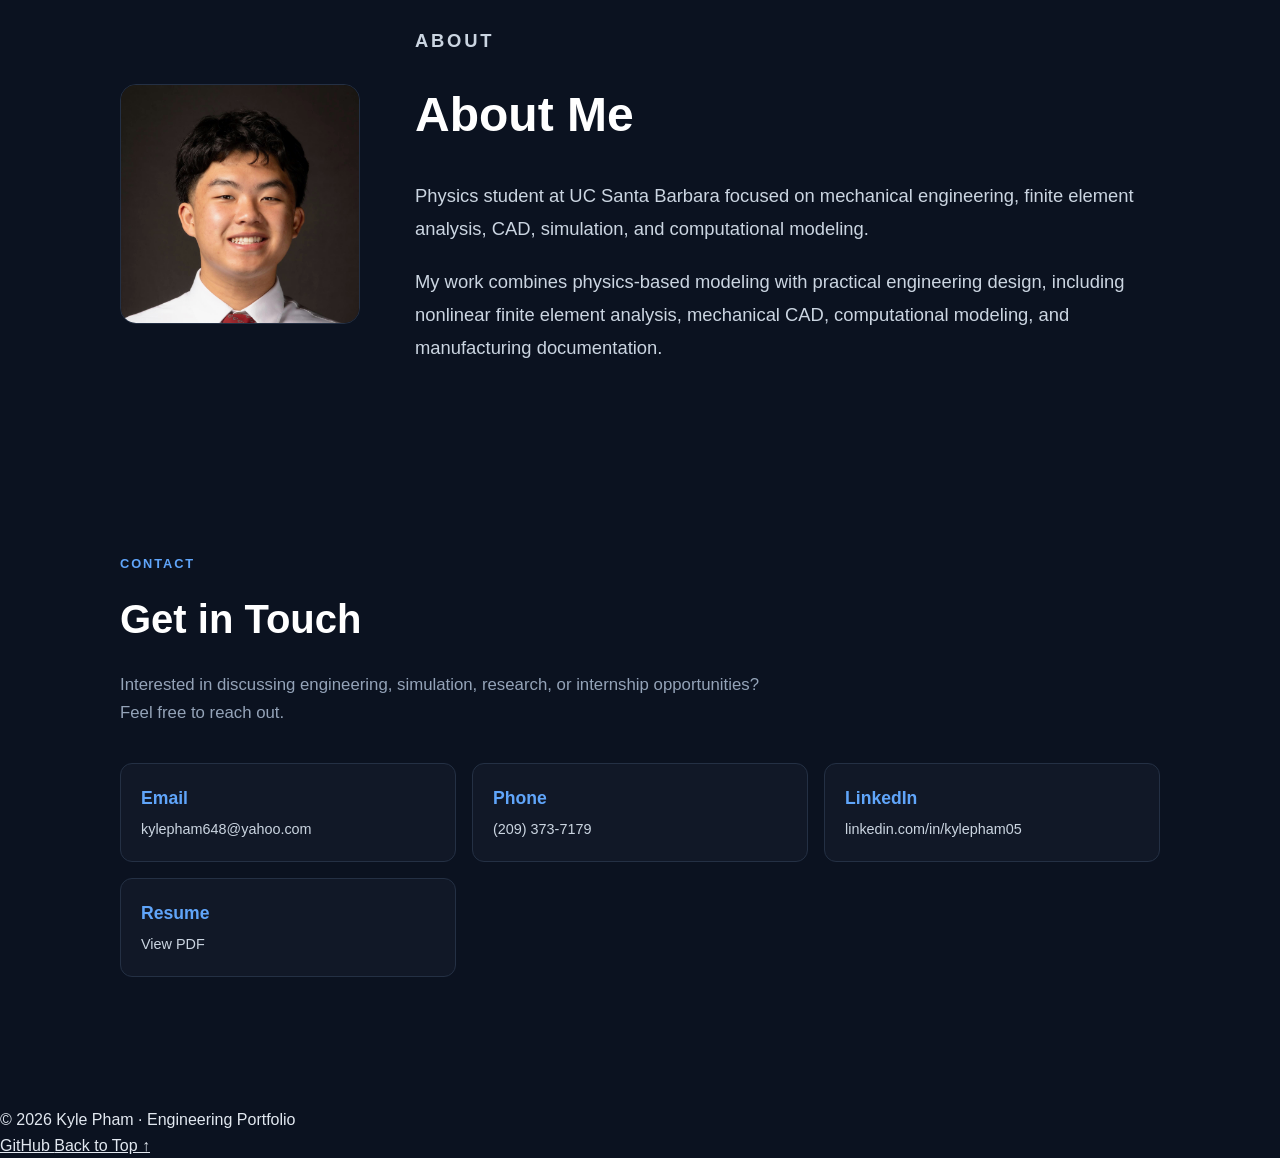
==== commit ff07d993: "Add footer section with links to GitHub and back to top" ====
--- a/index.html
+++ b/index.html
@@ -259,7 +259,6 @@
 
 
       <!-- UCSB BICYCLE SHOP -->
-      <!-- UCSB BICYCLE SHOP -->
 <a
   href="projects/bike-shop.html"
   class="experience-card"
@@ -304,12 +303,9 @@
 
   </div>
 
-</a>
-
-      </div>
-
-
-    </div>
+  </a>
+
+  </div>
 
   </section>
 
@@ -398,6 +394,29 @@
 
   </section>
 
+<footer class="site-footer">
+
+  <p>
+    © 2026 Kyle Pham · Engineering Portfolio
+  </p>
+
+  <div class="footer-links">
+
+    <a
+      href="https://github.com/kphm1"
+      target="_blank"
+      rel="noopener noreferrer"
+    >
+      GitHub
+    </a>
+
+    <a href="#">
+      Back to Top ↑
+    </a>
+
+  </div>
+
+</footer>
 </main>
 
 </body>
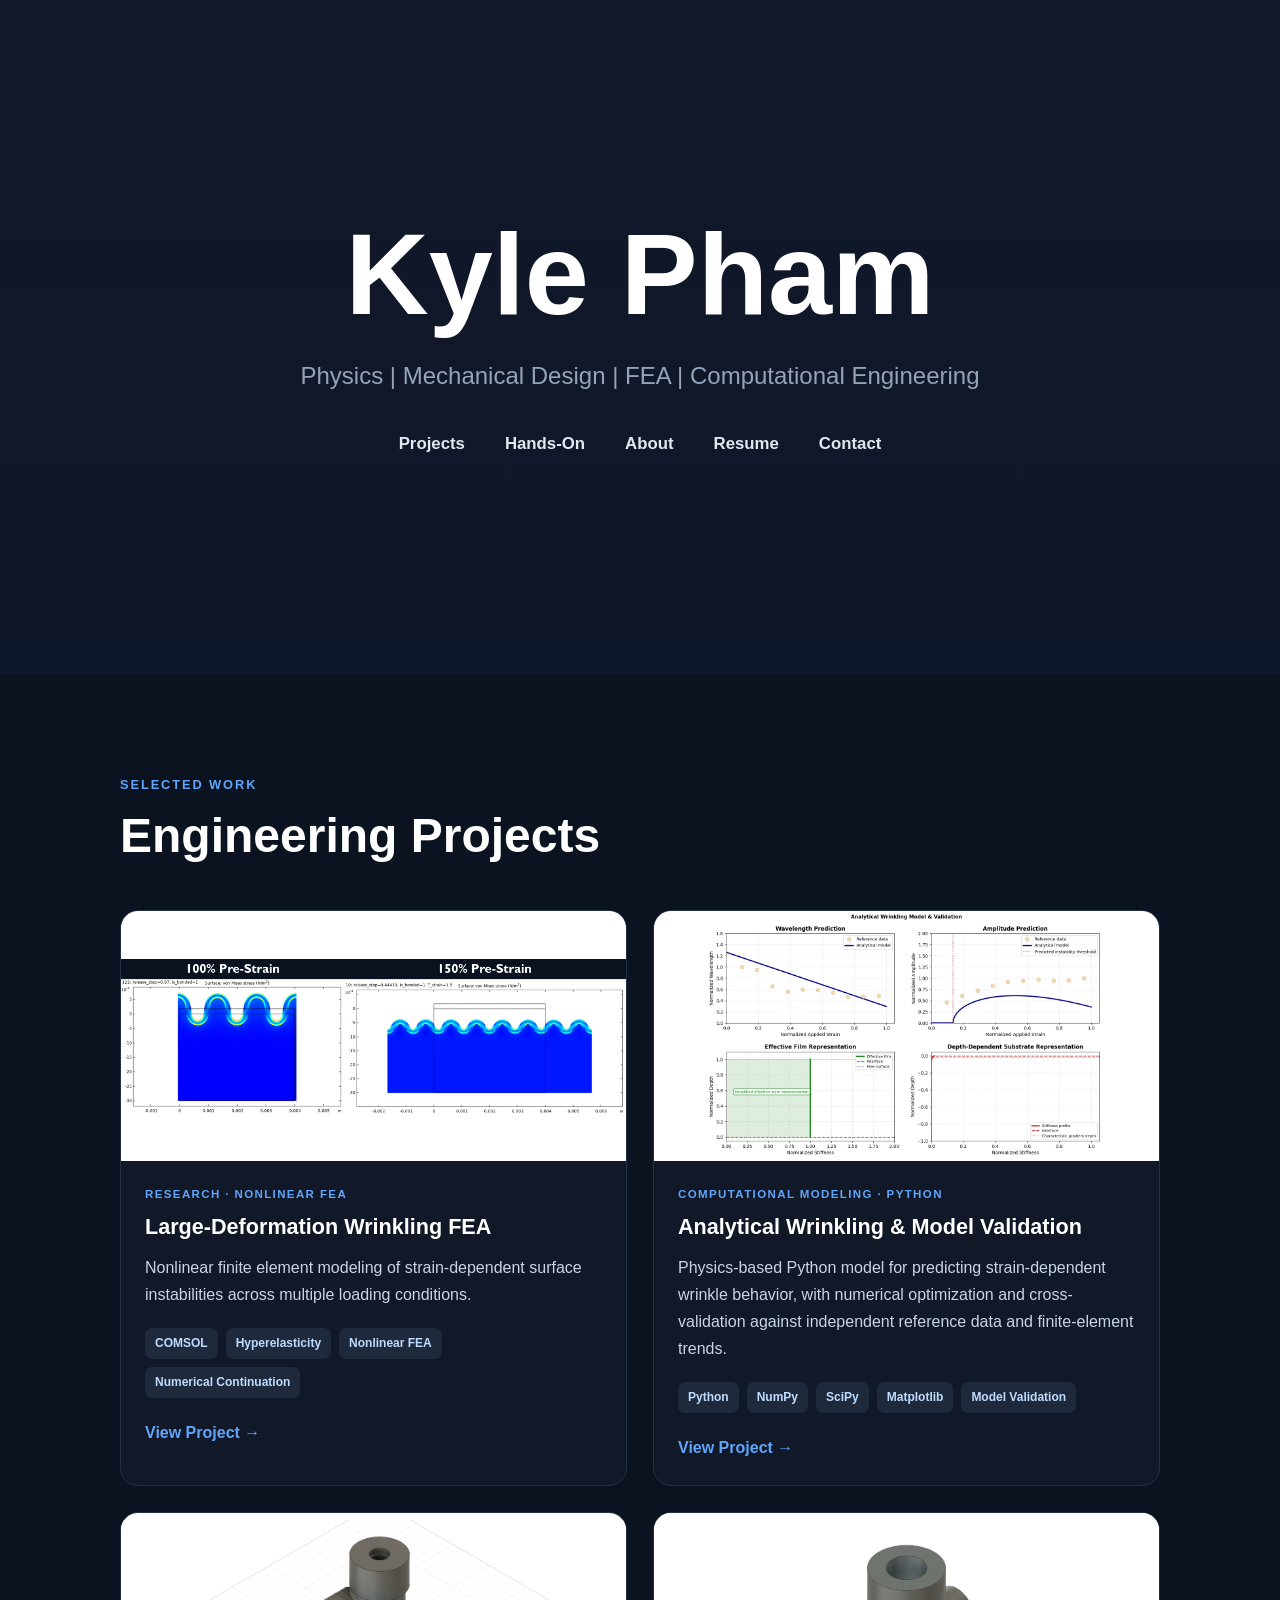
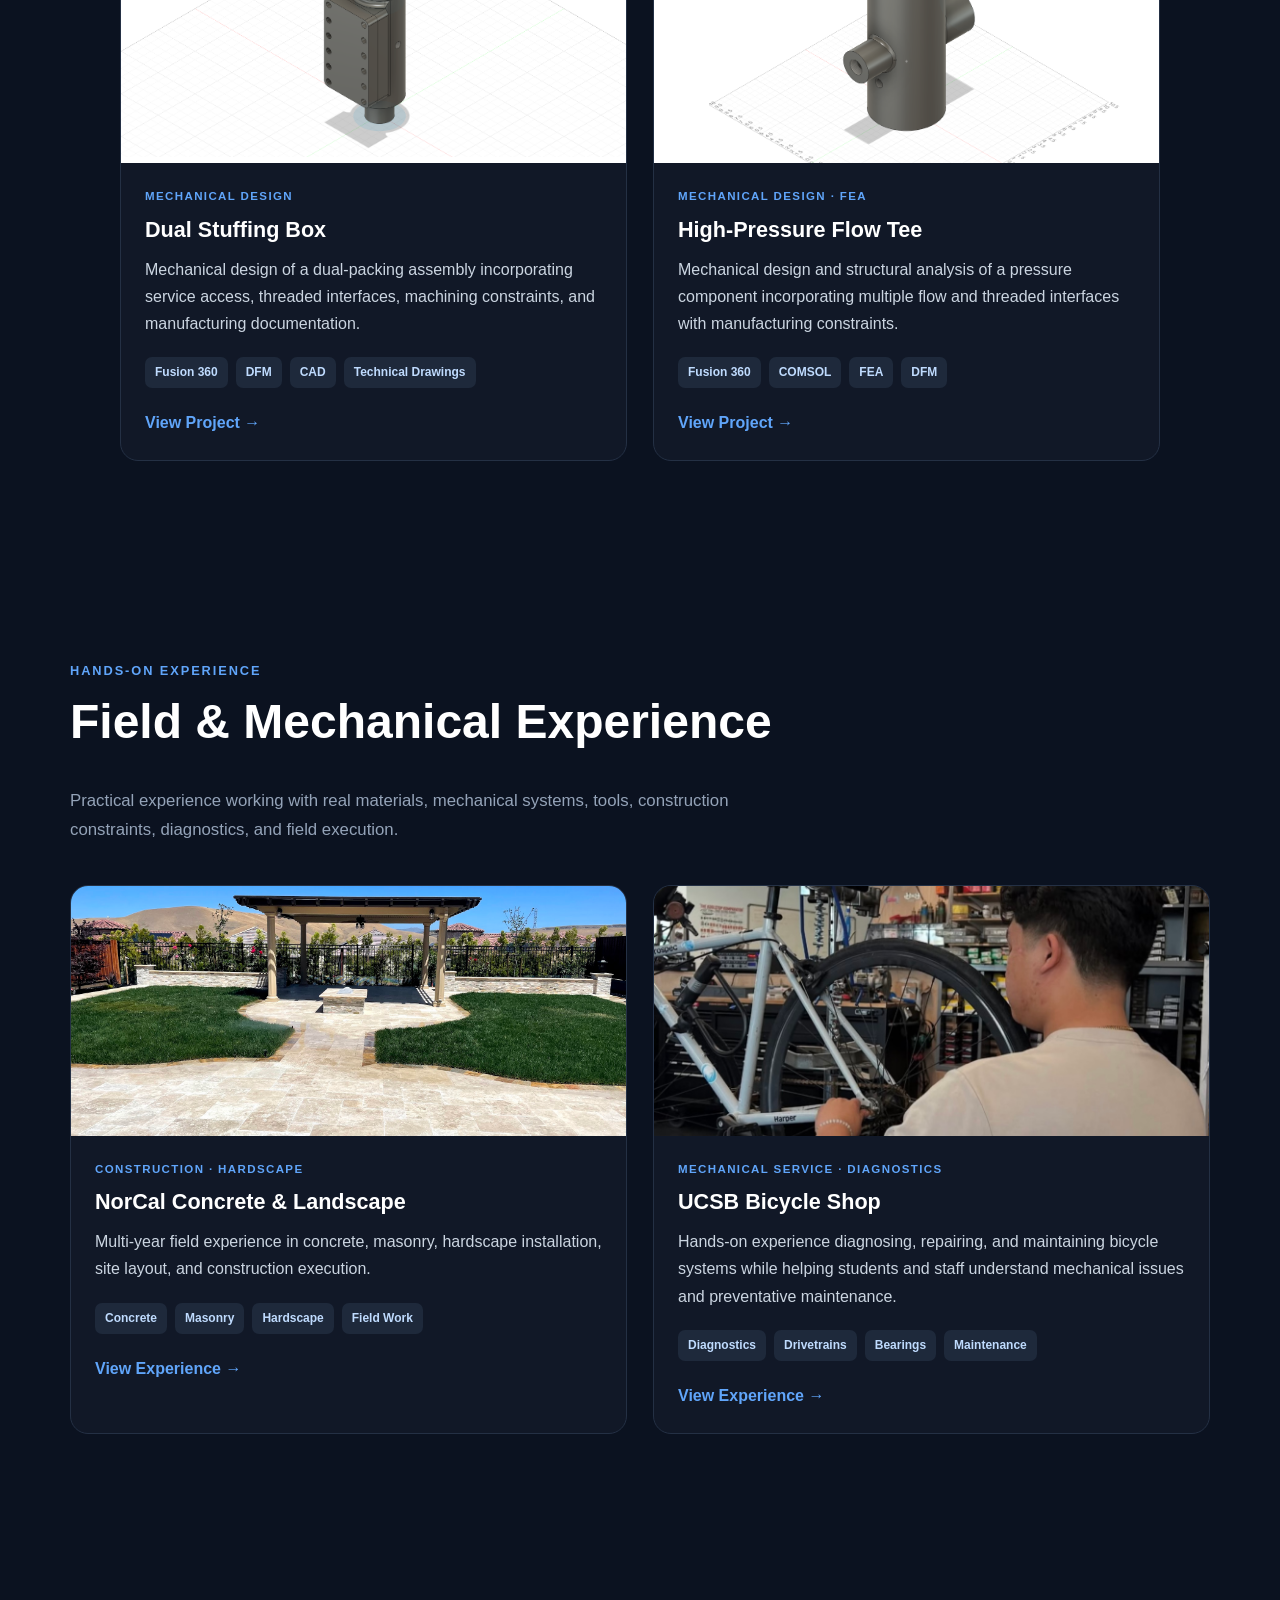
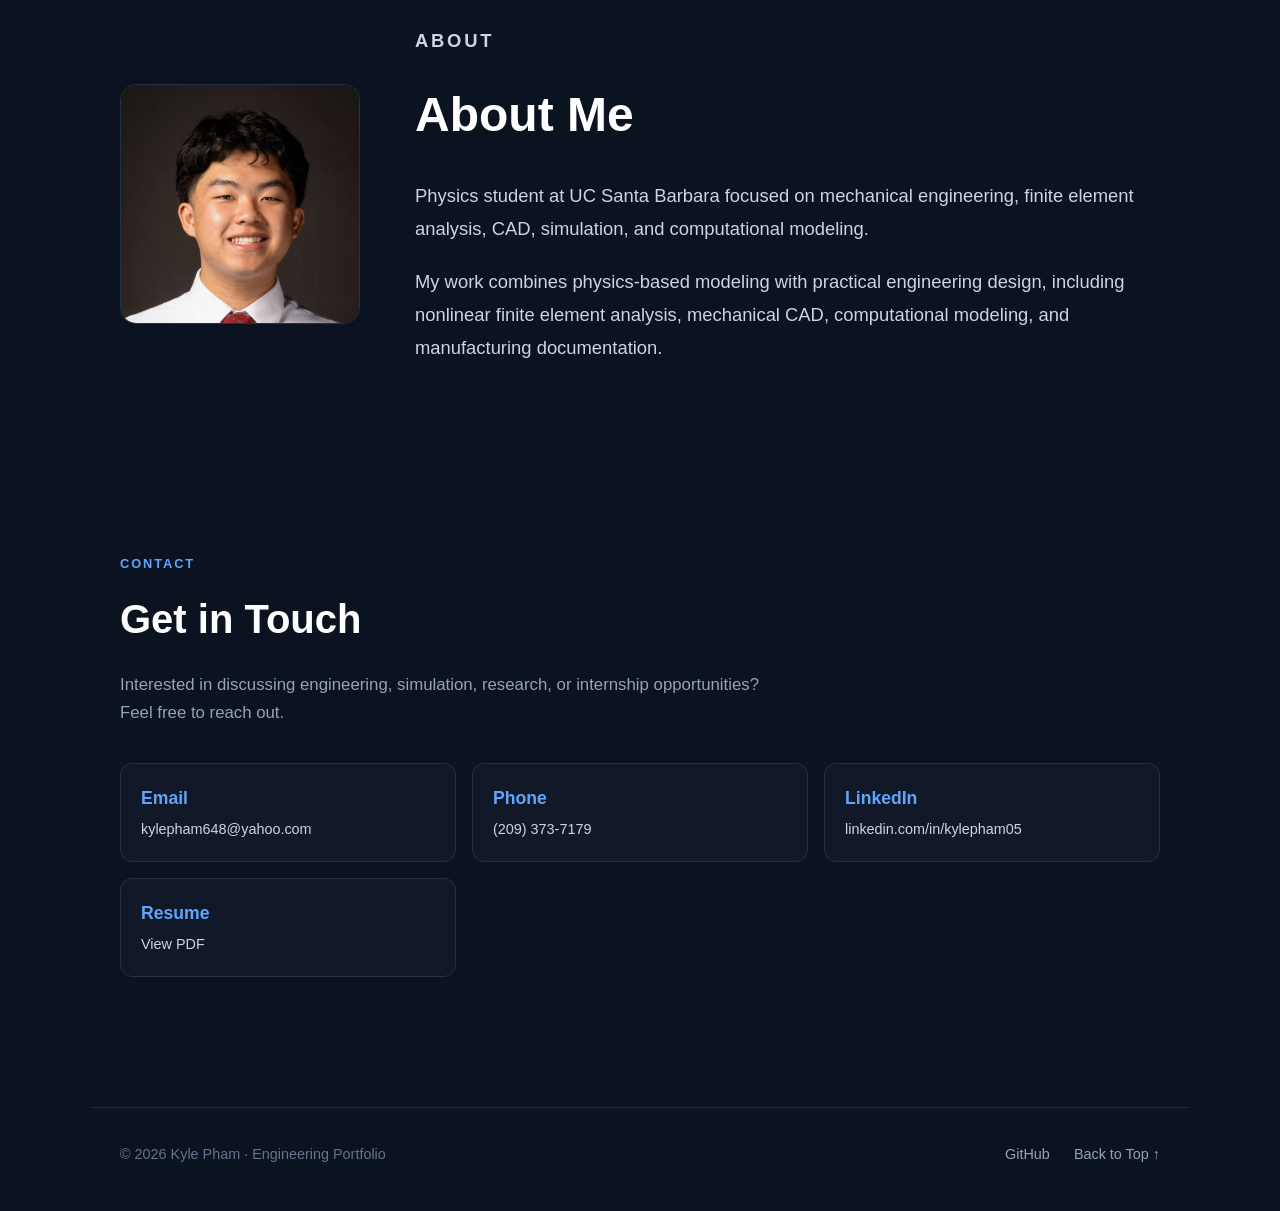
==== commit 47e266df: "Update stylesheet version in index.html" ====
--- a/index.html
+++ b/index.html
@@ -4,7 +4,7 @@
   <meta charset="UTF-8">
   <meta name="viewport" content="width=device-width, initial-scale=1.0">
   <title>Kyle Pham | Engineering Portfolio</title>
-  <link rel="stylesheet" href="./style.css?v=9">
+  <link rel="stylesheet" href="./style.css?v=10">
 </head>
 
 <body>
--- a/style.css
+++ b/style.css
@@ -1261,3 +1261,51 @@
   }
 
 }
+/* =========================================
+   FOOTER
+========================================= */
+
+.site-footer {
+  max-width: 1100px;
+  margin: 0 auto;
+
+  padding: 35px 30px 45px;
+
+  display: flex;
+  justify-content: space-between;
+  align-items: center;
+
+  gap: 20px;
+
+  border-top: 1px solid #1e293b;
+
+  color: #64748b;
+
+  font-size: 0.9rem;
+}
+
+.footer-links {
+  display: flex;
+  gap: 24px;
+}
+
+.footer-links a {
+  color: #94a3b8;
+  text-decoration: none;
+
+  transition: color 0.2s ease;
+}
+
+.footer-links a:hover {
+  color: #60a5fa;
+}
+
+
+@media (max-width: 600px) {
+
+  .site-footer {
+    flex-direction: column;
+    align-items: flex-start;
+  }
+
+}
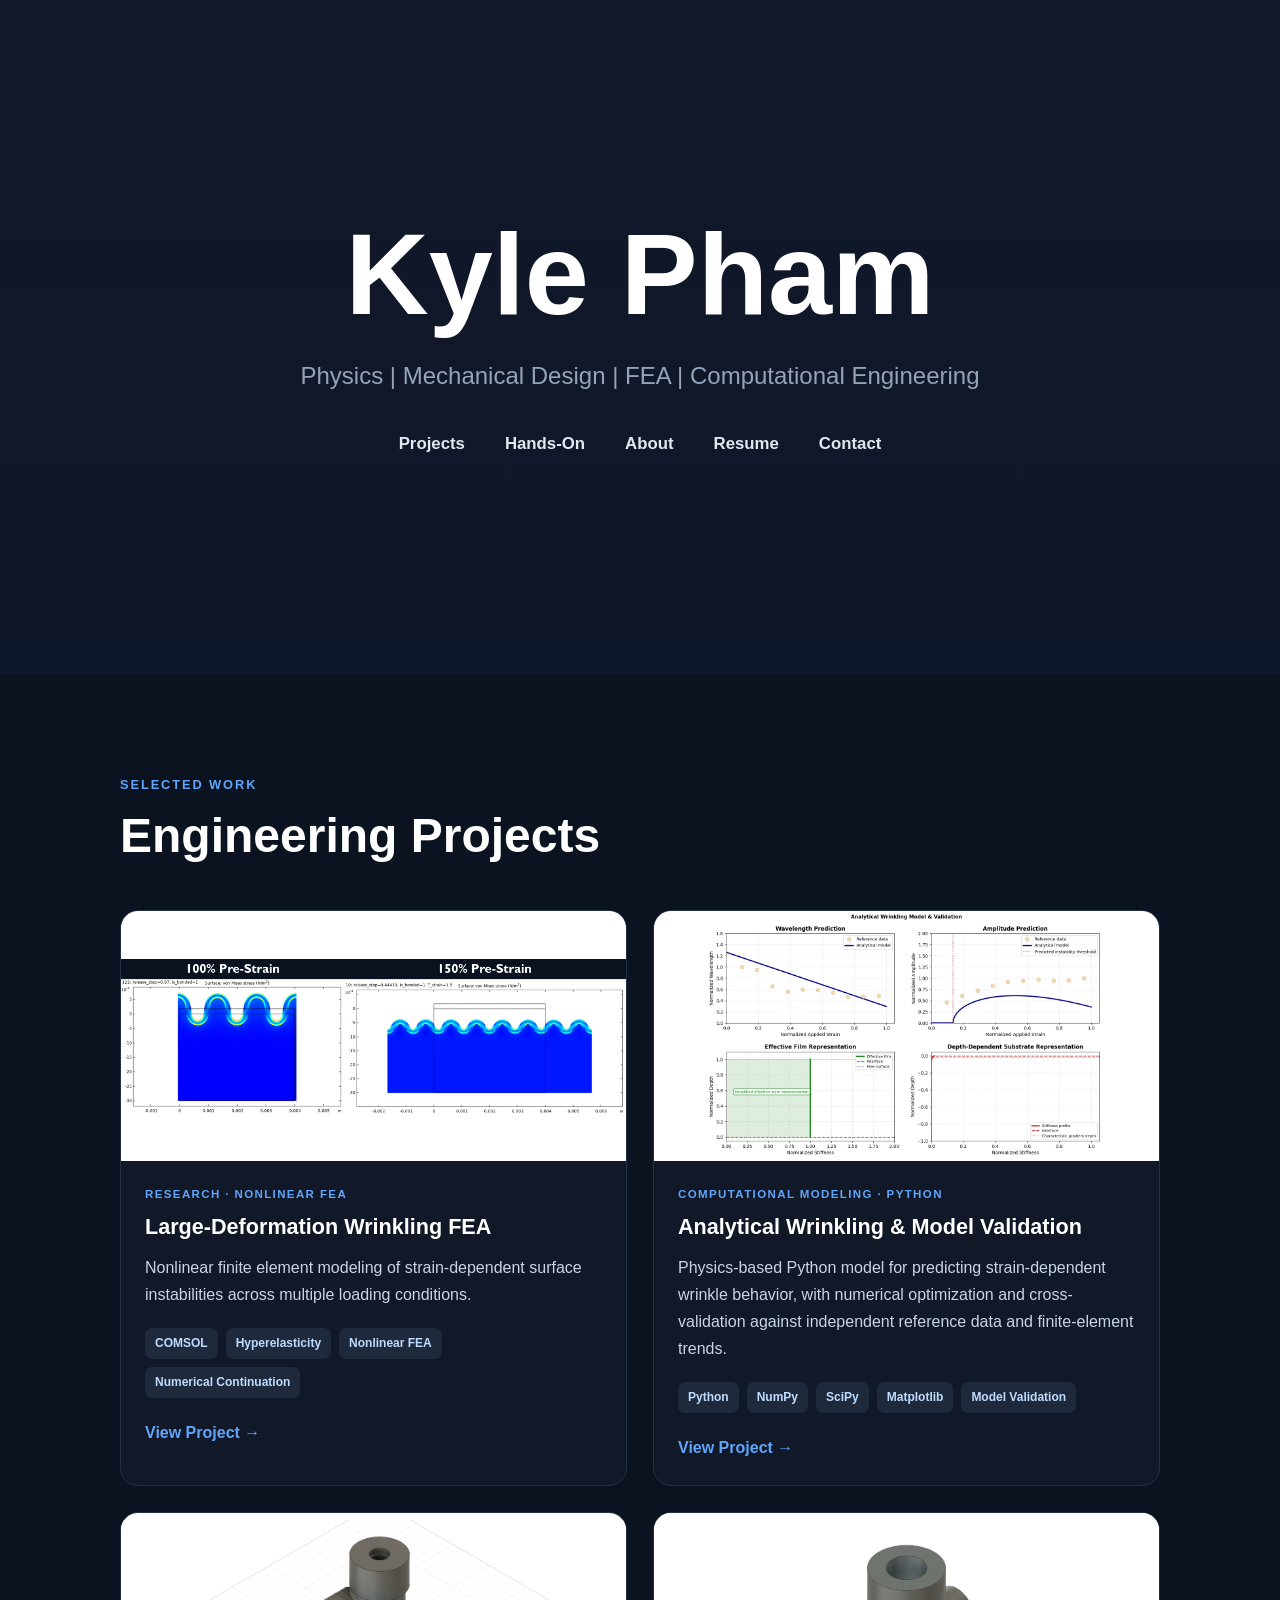
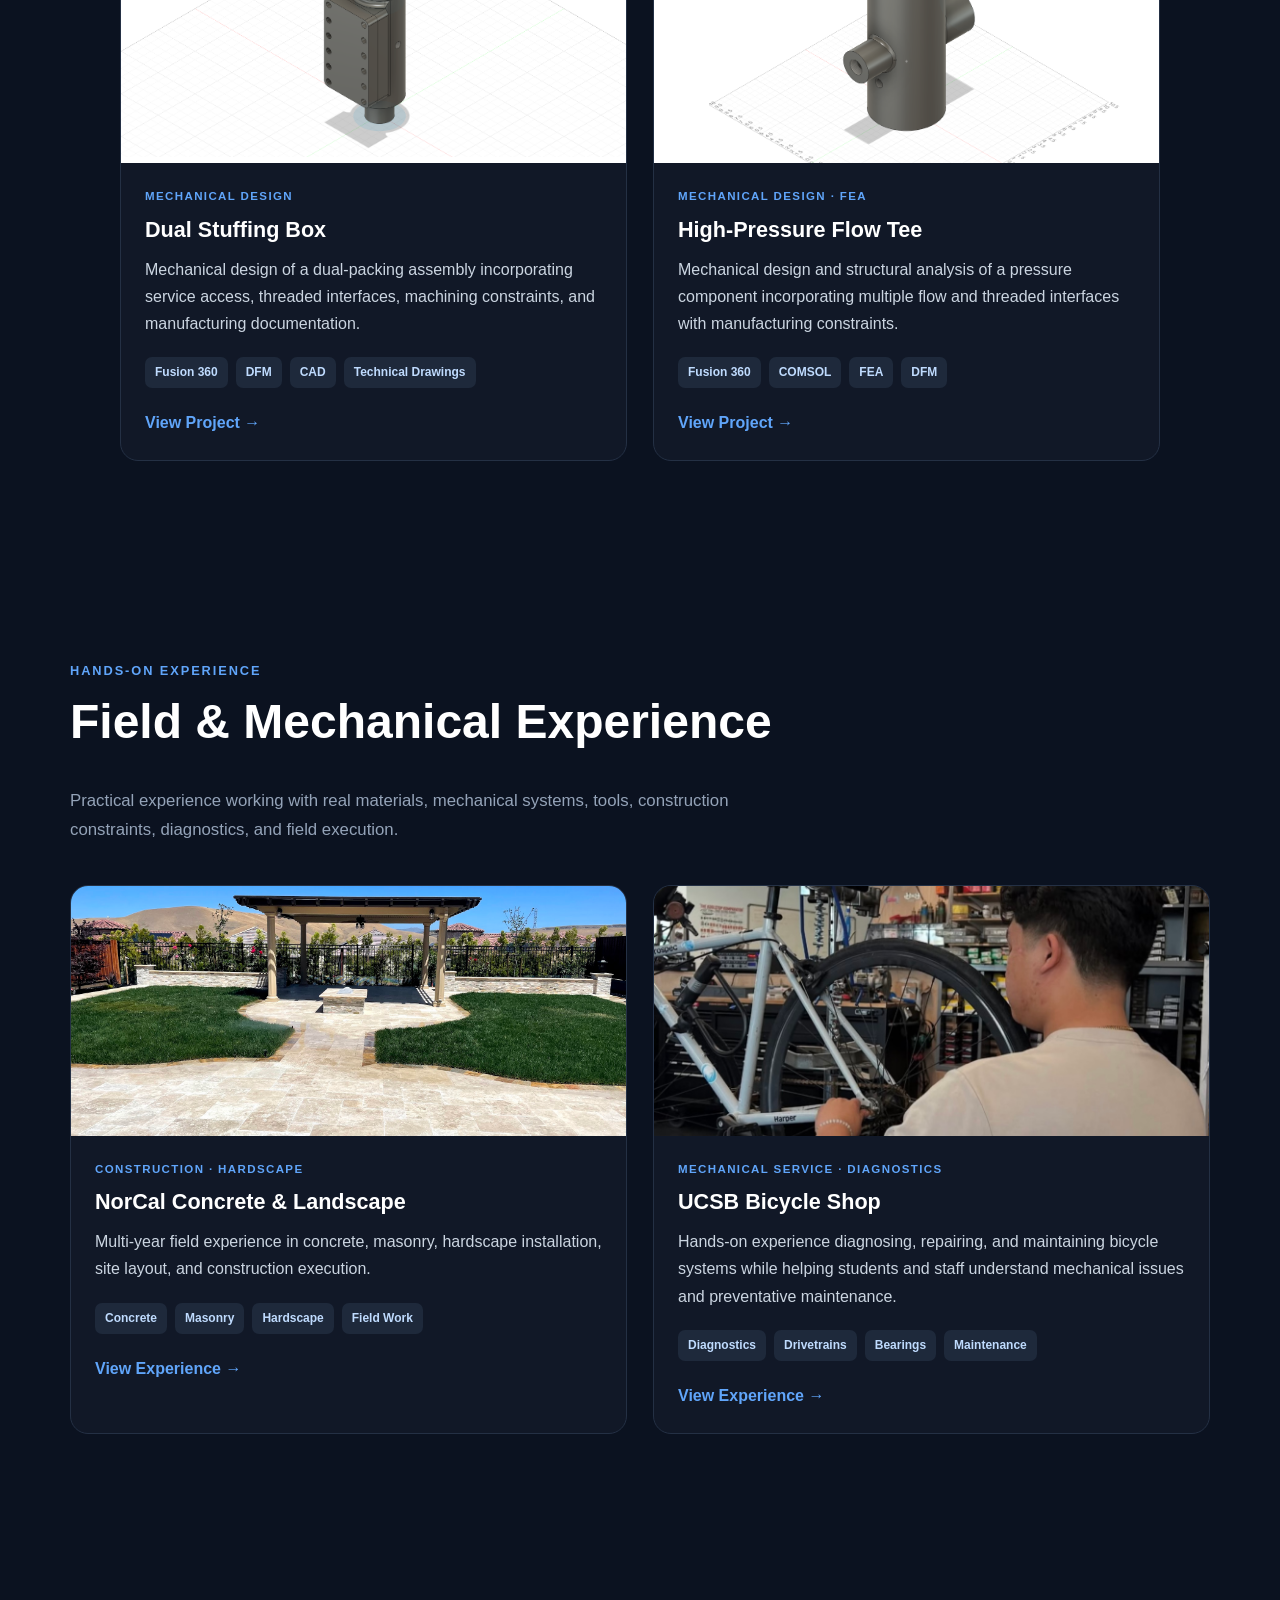
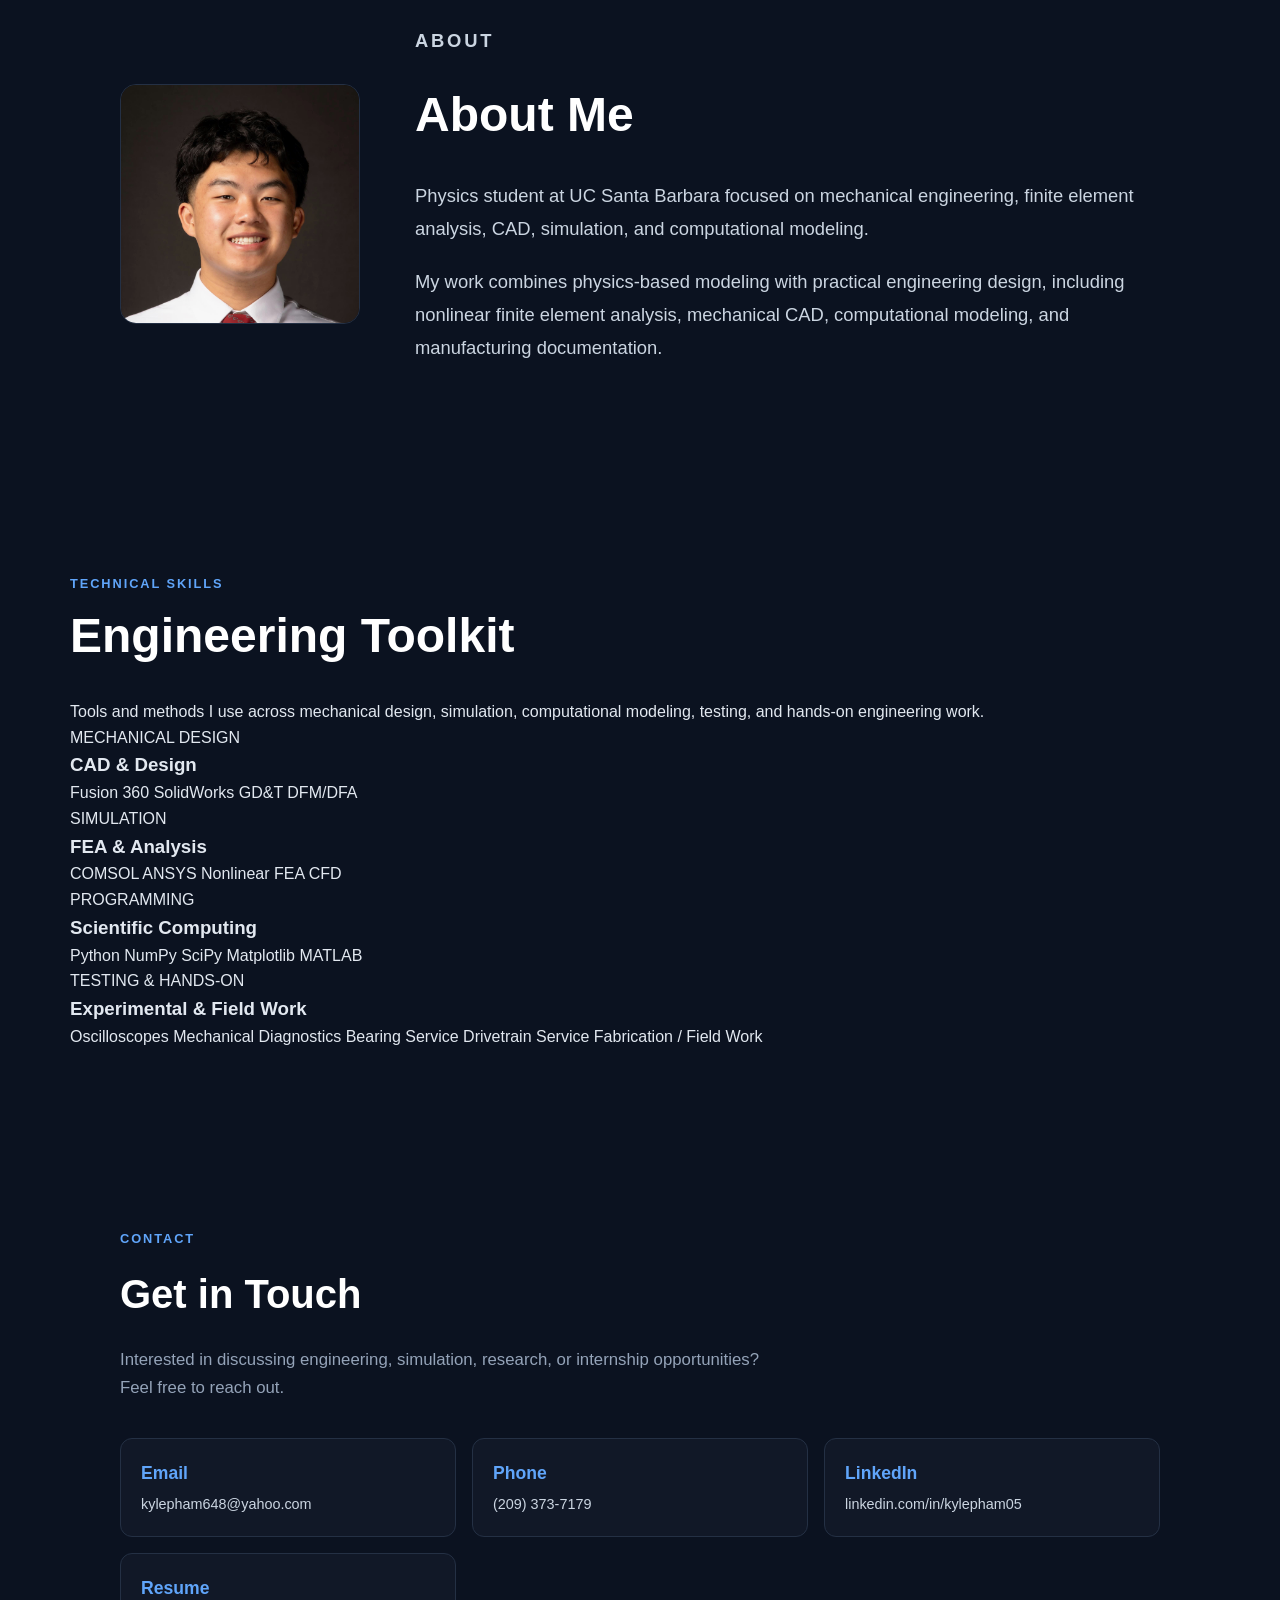
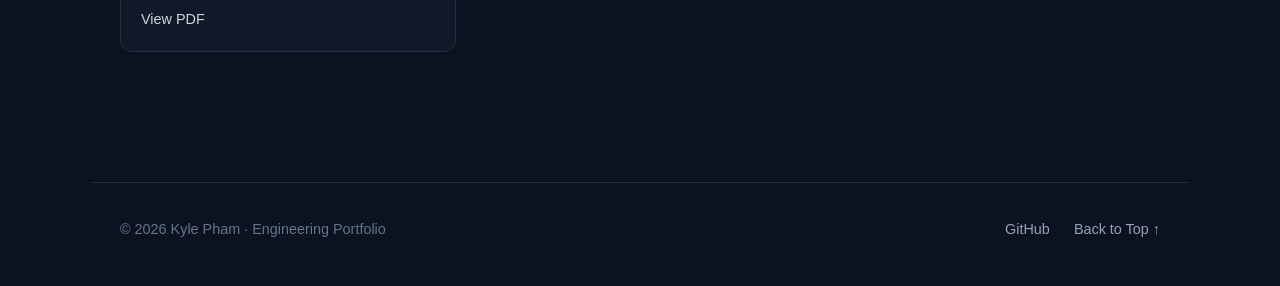
==== commit 5f7aefb1: "Add technical skills section to index.html Added a new section for technical skills with various ski" ====
--- a/index.html
+++ b/index.html
@@ -347,8 +347,115 @@
     </div>
 
   </section>
-
-
+  <!-- ========================================
+       TECHNICAL SKILLS
+  ========================================= -->
+
+  <section id="skills" class="section">
+
+    <p class="section-label">
+      TECHNICAL SKILLS
+    </p>
+
+    <h2>
+      Engineering Toolkit
+    </h2>
+
+    <p class="skills-intro">
+      Tools and methods I use across mechanical design, simulation,
+      computational modeling, testing, and hands-on engineering work.
+    </p>
+
+
+    <div class="skills-grid">
+
+
+      <div class="skill-card">
+
+        <p class="skill-category">
+          MECHANICAL DESIGN
+        </p>
+
+        <h3>
+          CAD & Design
+        </h3>
+
+        <div class="skill-tags">
+          <span>Fusion 360</span>
+          <span>SolidWorks</span>
+          <span>GD&amp;T</span>
+          <span>DFM/DFA</span>
+        </div>
+
+      </div>
+
+
+      <div class="skill-card">
+
+        <p class="skill-category">
+          SIMULATION
+        </p>
+
+        <h3>
+          FEA & Analysis
+        </h3>
+
+        <div class="skill-tags">
+          <span>COMSOL</span>
+          <span>ANSYS</span>
+          <span>Nonlinear FEA</span>
+          <span>CFD</span>
+        </div>
+
+      </div>
+
+
+      <div class="skill-card">
+
+        <p class="skill-category">
+          PROGRAMMING
+        </p>
+
+        <h3>
+          Scientific Computing
+        </h3>
+
+        <div class="skill-tags">
+          <span>Python</span>
+          <span>NumPy</span>
+          <span>SciPy</span>
+          <span>Matplotlib</span>
+          <span>MATLAB</span>
+        </div>
+
+      </div>
+
+
+      <div class="skill-card">
+
+        <p class="skill-category">
+          TESTING & HANDS-ON
+        </p>
+
+        <h3>
+          Experimental & Field Work
+        </h3>
+
+        <div class="skill-tags">
+          <span>Oscilloscopes</span>
+          <span>Mechanical Diagnostics</span>
+          <span>Bearing Service</span>
+          <span>Drivetrain Service</span>
+          <span>Fabrication / Field Work</span>
+        </div>
+
+      </div>
+
+
+    </div>
+
+  </section>
+  
   <!-- CONTACT -->
   <section id="contact">
 
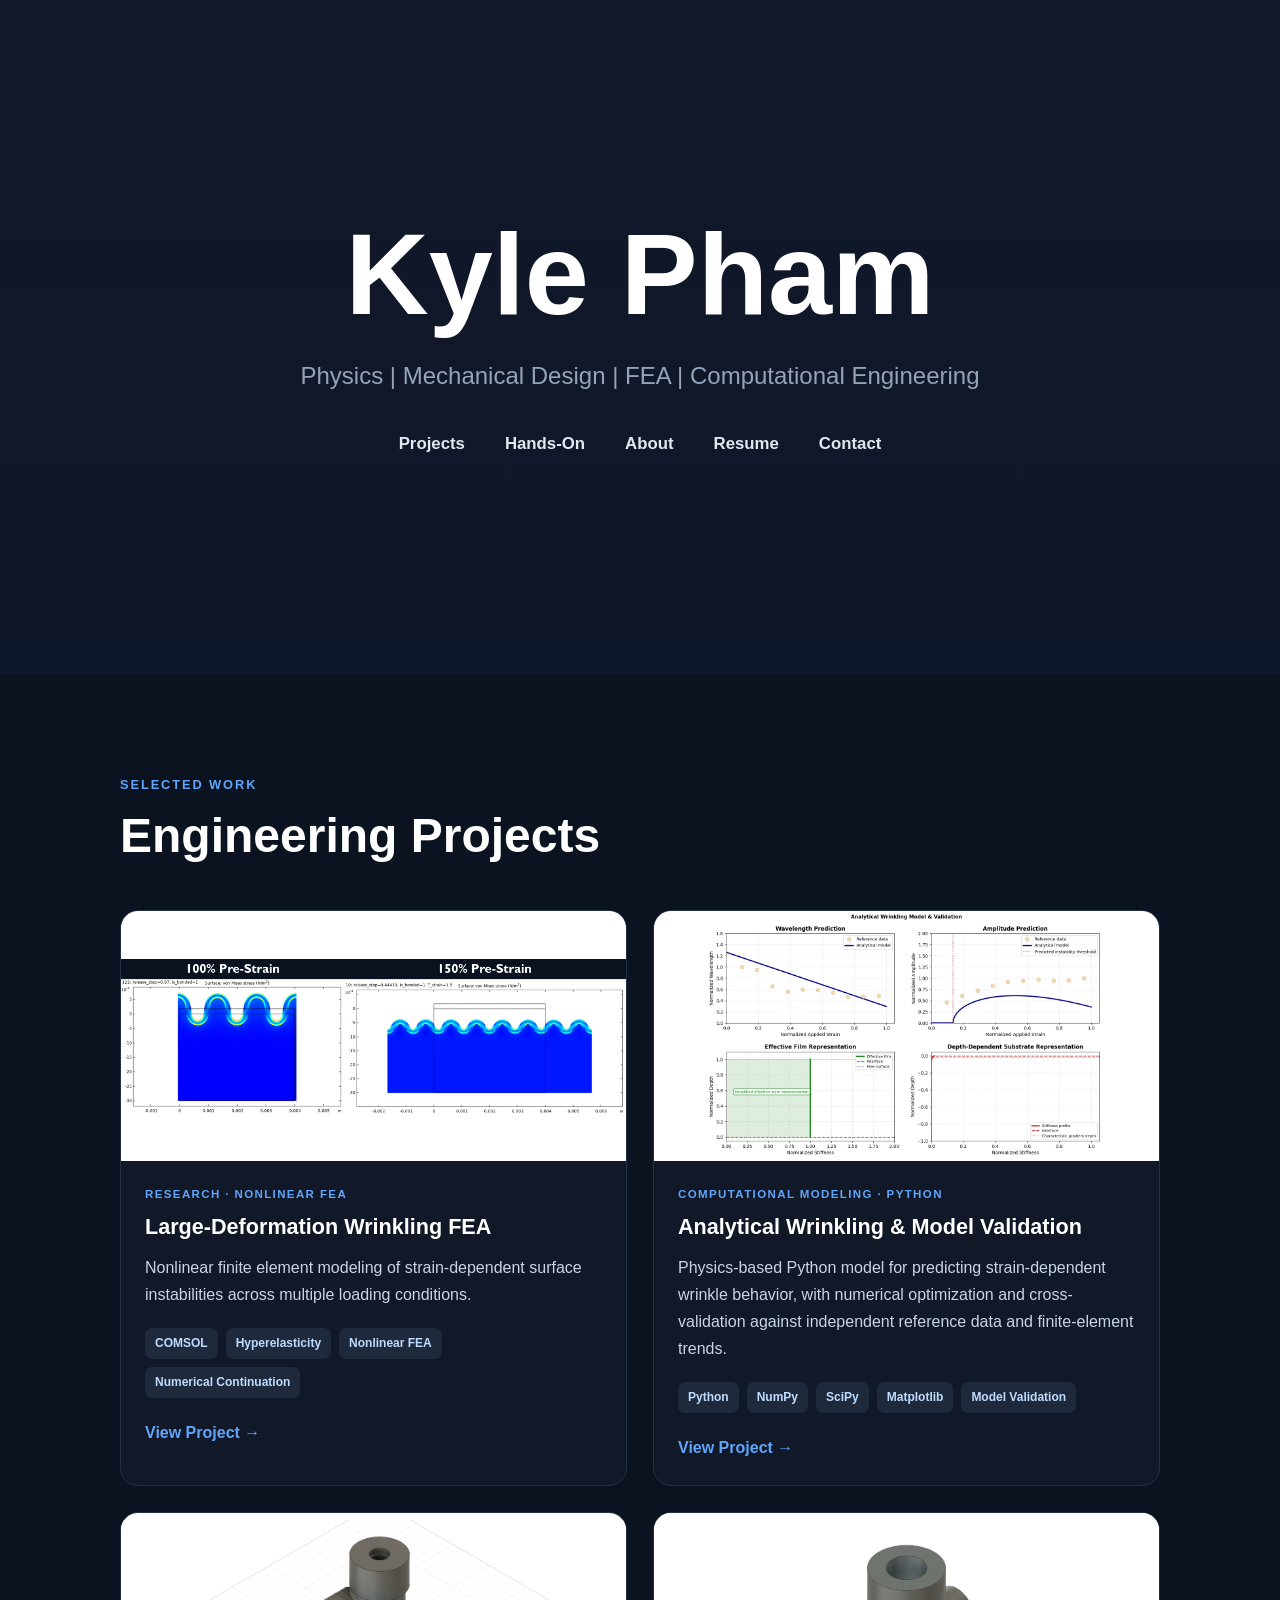
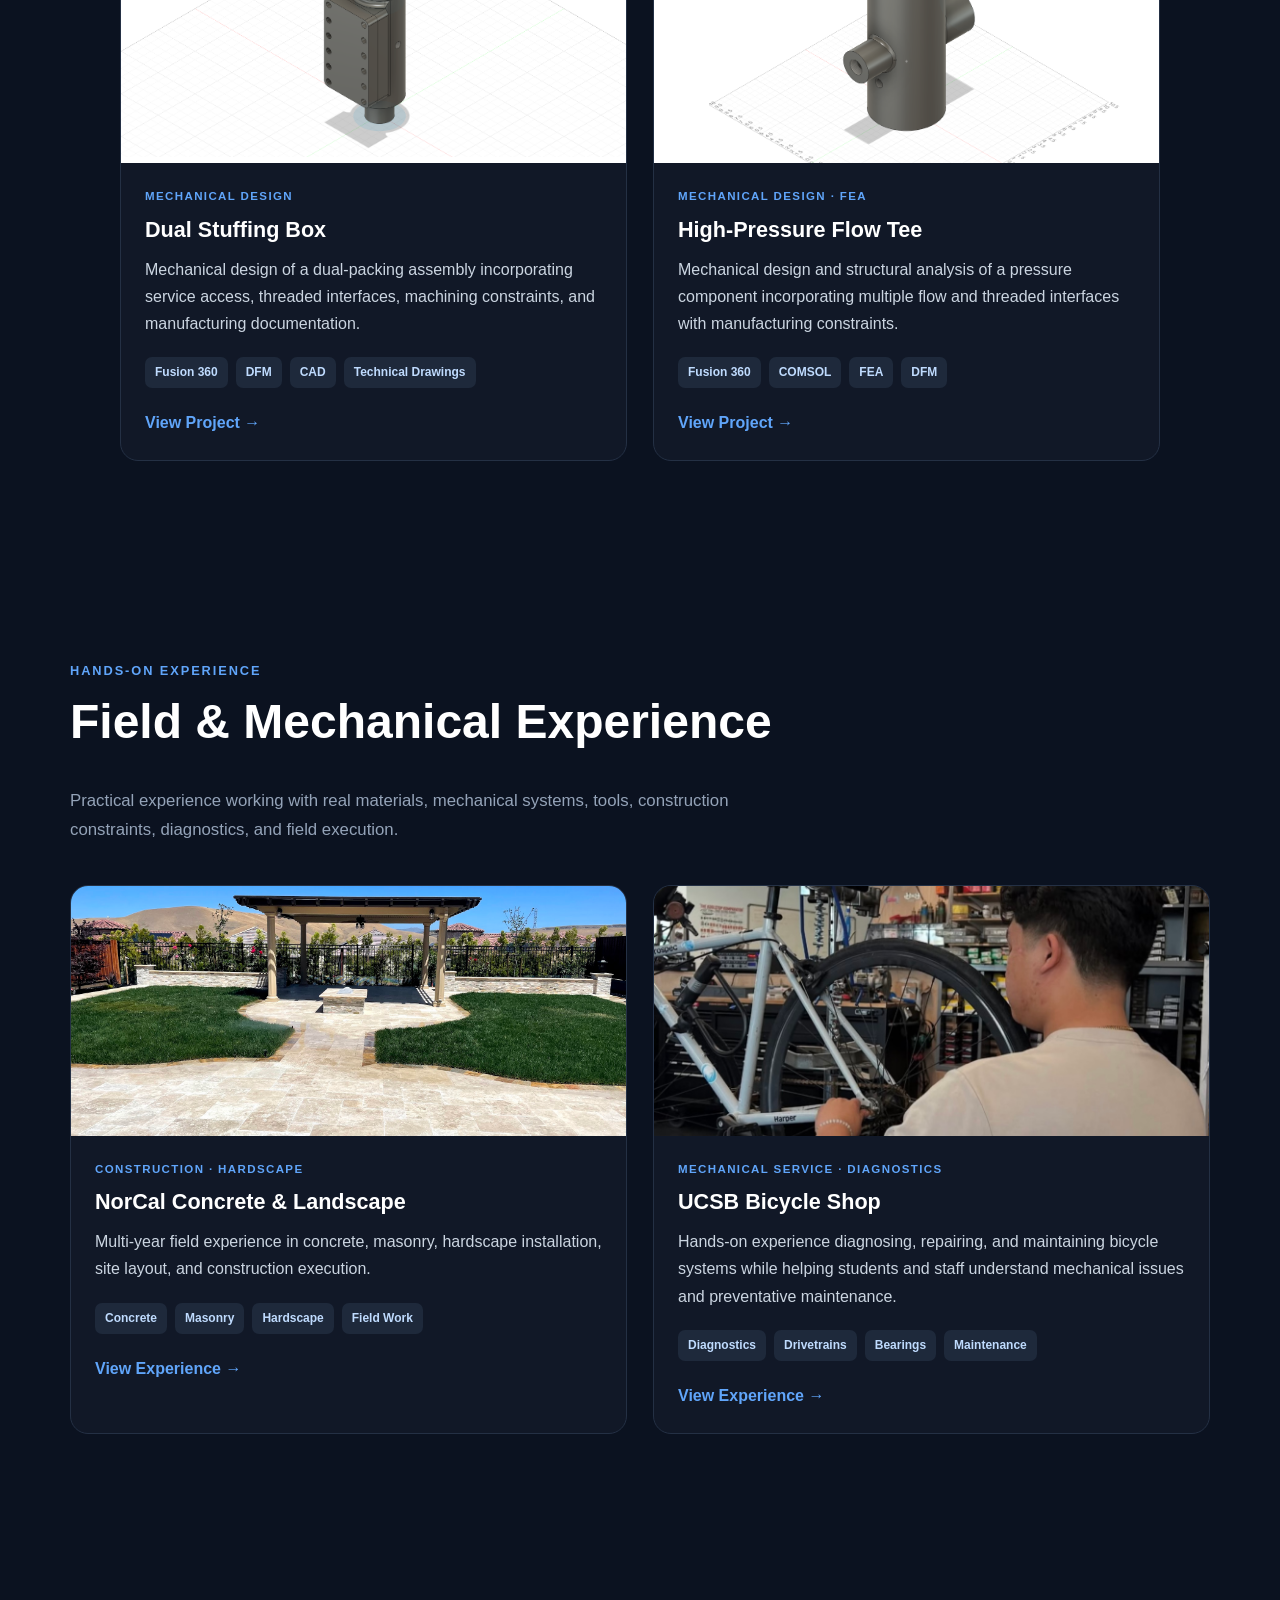
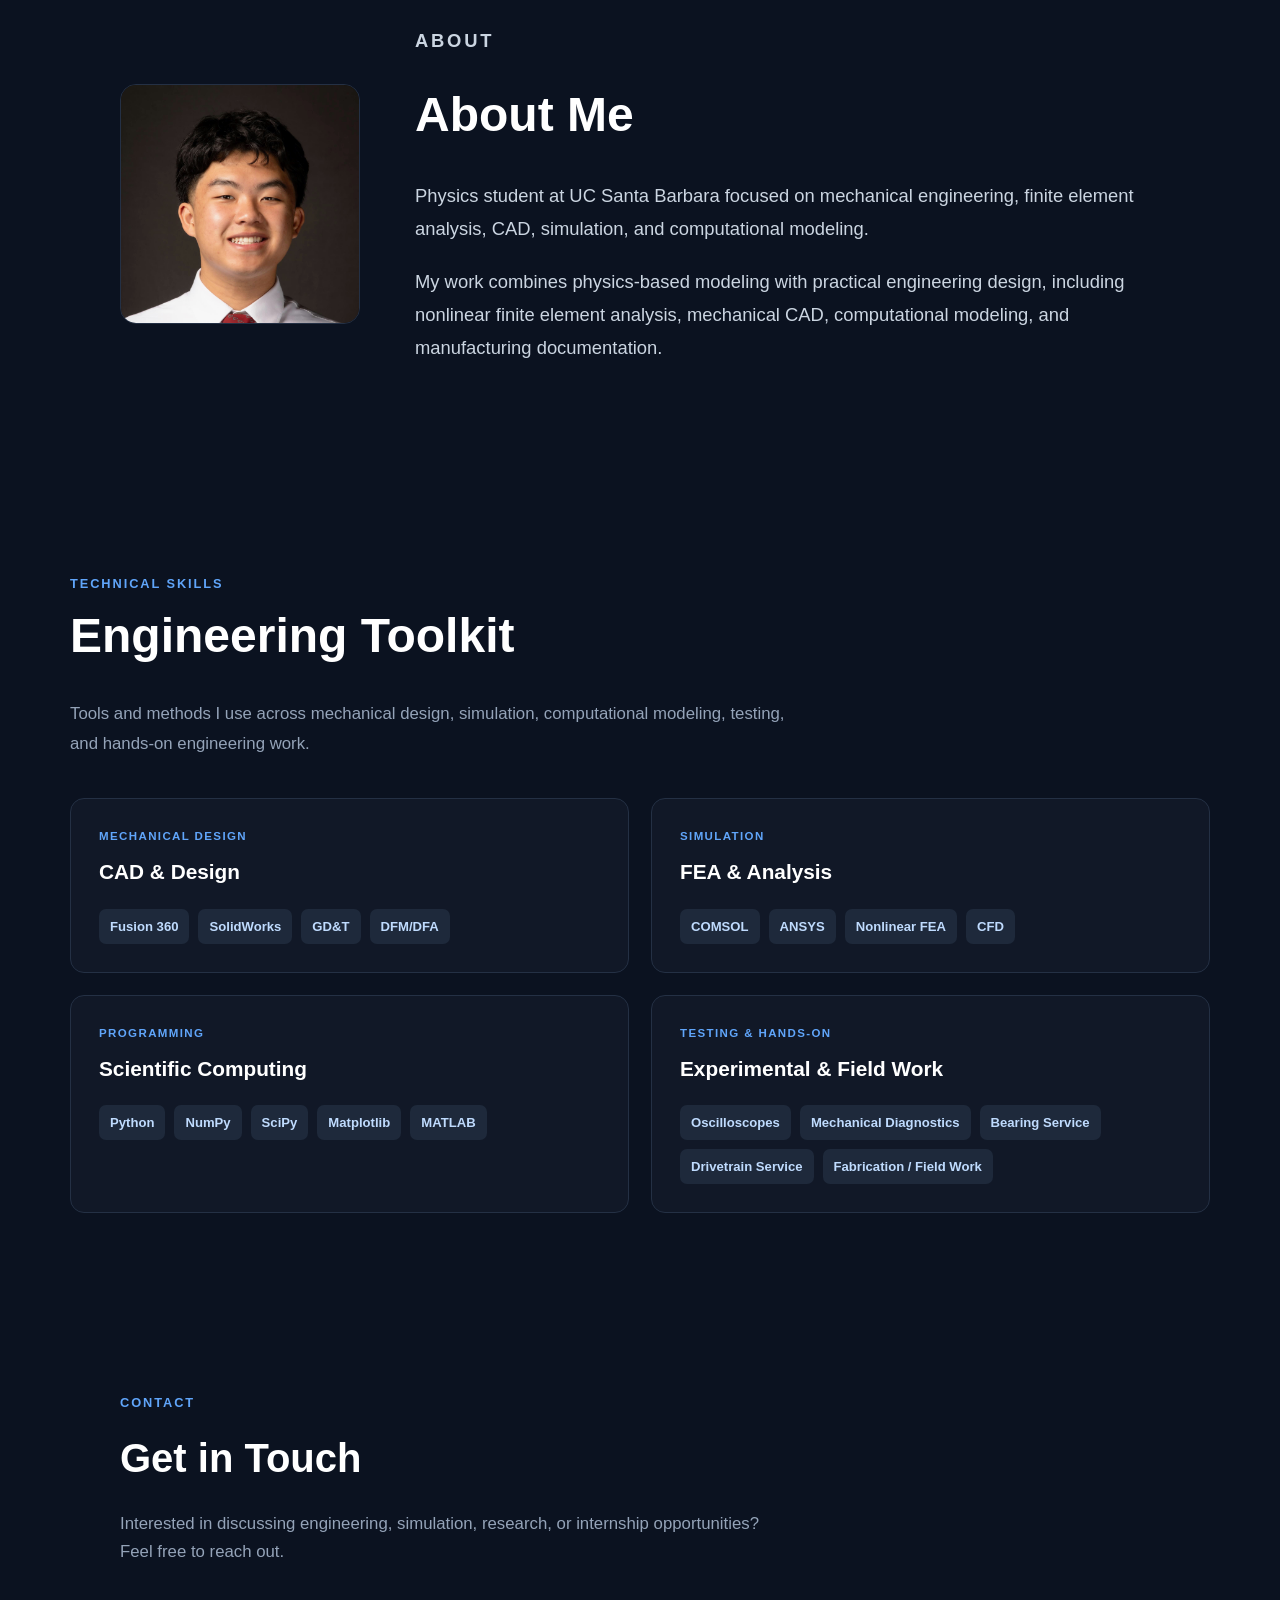
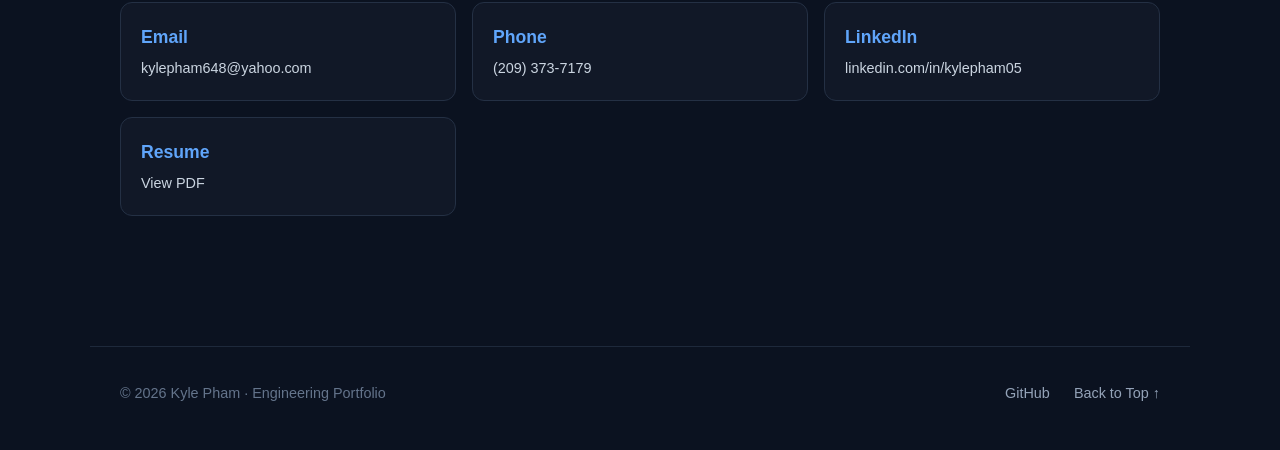
==== commit fd749f95: "Update stylesheet version in index.html" ====
--- a/index.html
+++ b/index.html
@@ -4,7 +4,7 @@
   <meta charset="UTF-8">
   <meta name="viewport" content="width=device-width, initial-scale=1.0">
   <title>Kyle Pham | Engineering Portfolio</title>
-  <link rel="stylesheet" href="./style.css?v=10">
+  <link rel="stylesheet" href="./style.css?v=11">
 </head>
 
 <body>
--- a/style.css
+++ b/style.css
@@ -1309,3 +1309,91 @@
   }
 
 }
+/* =========================================
+   TECHNICAL SKILLS
+========================================= */
+
+.skills-intro {
+  max-width: 720px;
+
+  color: #94a3b8;
+
+  font-size: 1.05rem;
+  line-height: 1.75;
+
+  margin-bottom: 40px;
+}
+
+
+.skills-grid {
+  display: grid;
+
+  grid-template-columns: repeat(2, minmax(0, 1fr));
+
+  gap: 22px;
+}
+
+
+.skill-card {
+  padding: 28px;
+
+  background: #111827;
+
+  border: 1px solid #243044;
+  border-radius: 14px;
+}
+
+
+.skill-category {
+  color: #60a5fa;
+
+  font-size: 0.72rem;
+  font-weight: 700;
+
+  letter-spacing: 0.12em;
+
+  margin-bottom: 10px;
+}
+
+
+.skill-card h3 {
+  color: white;
+
+  font-size: 1.3rem;
+
+  margin-bottom: 20px;
+}
+
+
+.skill-tags {
+  display: flex;
+
+  flex-wrap: wrap;
+
+  gap: 9px;
+}
+
+
+.skill-tags span {
+  display: inline-block;
+
+  padding: 7px 11px;
+
+  background: #1e293b;
+
+  border-radius: 7px;
+
+  color: #bfdbfe;
+
+  font-size: 0.82rem;
+  font-weight: 600;
+}
+
+
+@media (max-width: 750px) {
+
+  .skills-grid {
+    grid-template-columns: 1fr;
+  }
+
+}
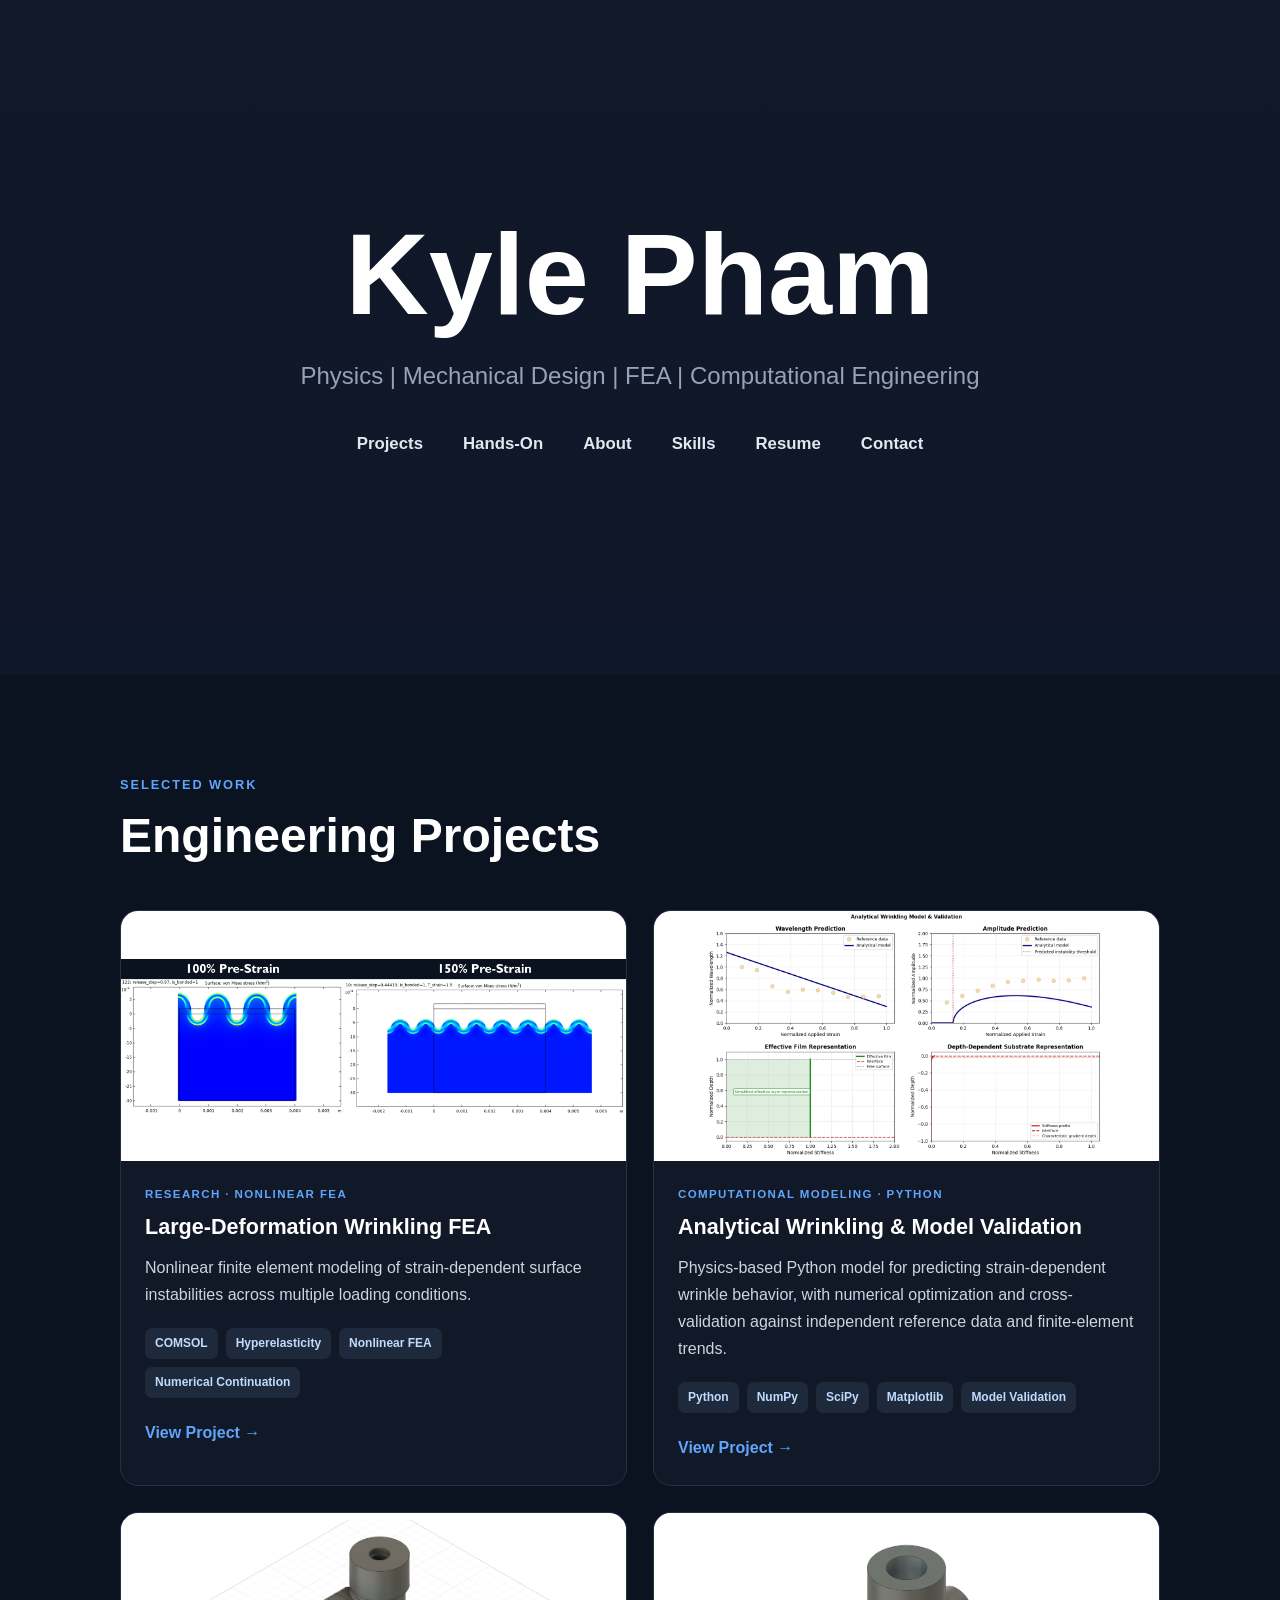
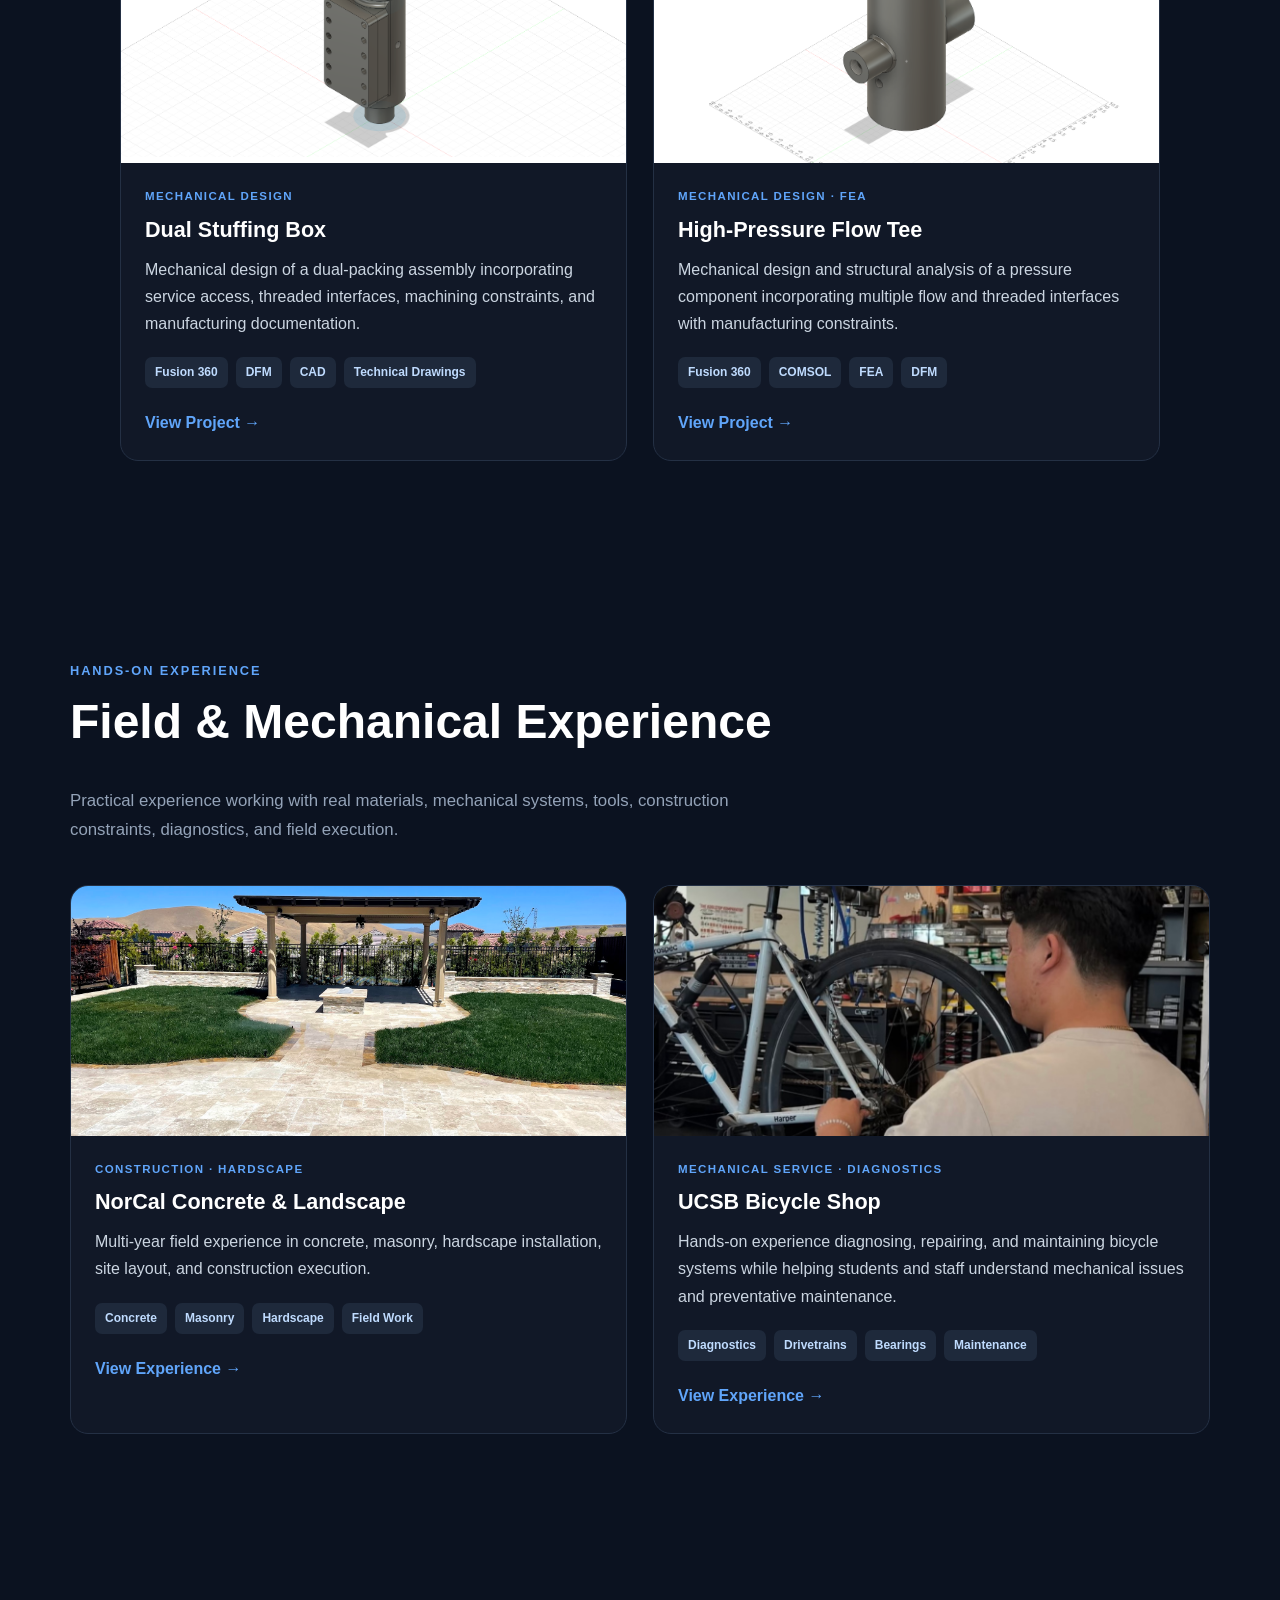
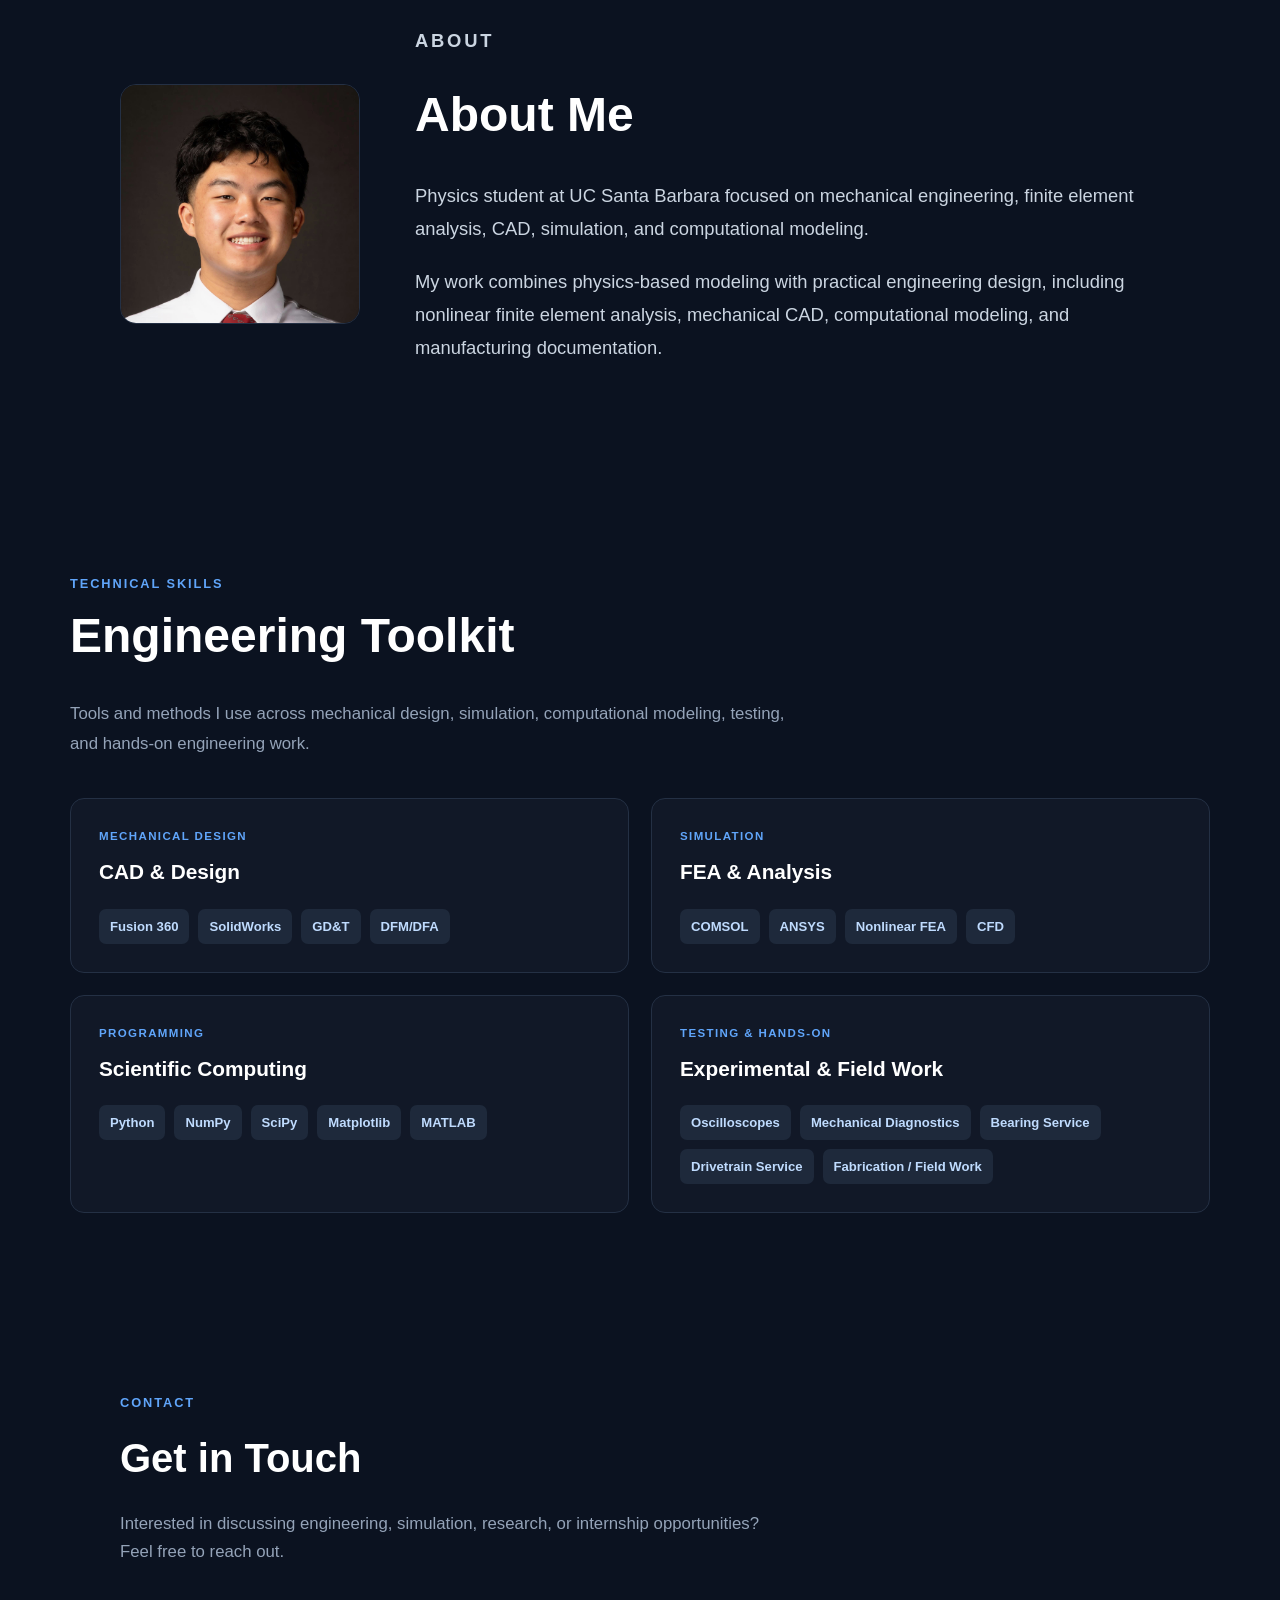
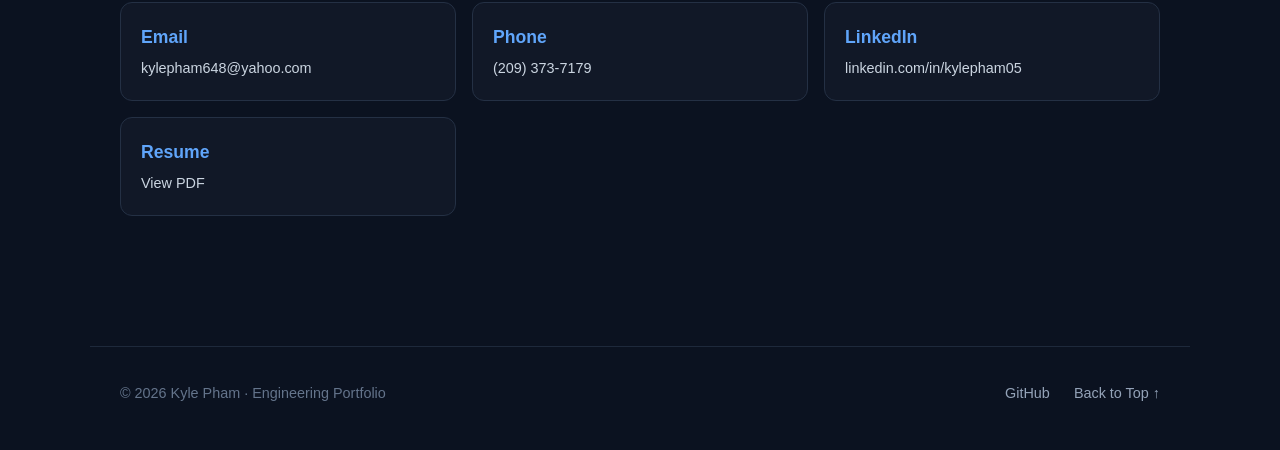
==== commit 6af9f40e: "Add Skills link to navigation in index.html" ====
--- a/index.html
+++ b/index.html
@@ -17,6 +17,7 @@
       <a href="#projects">Projects</a>
       <a href="#hands-on">Hands-On</a>
       <a href="#about">About</a>
+      <a href="#skills">Skills</a>
     
       <a
         href="assets/docs/Kyle_Pham_Resume.pdf"
